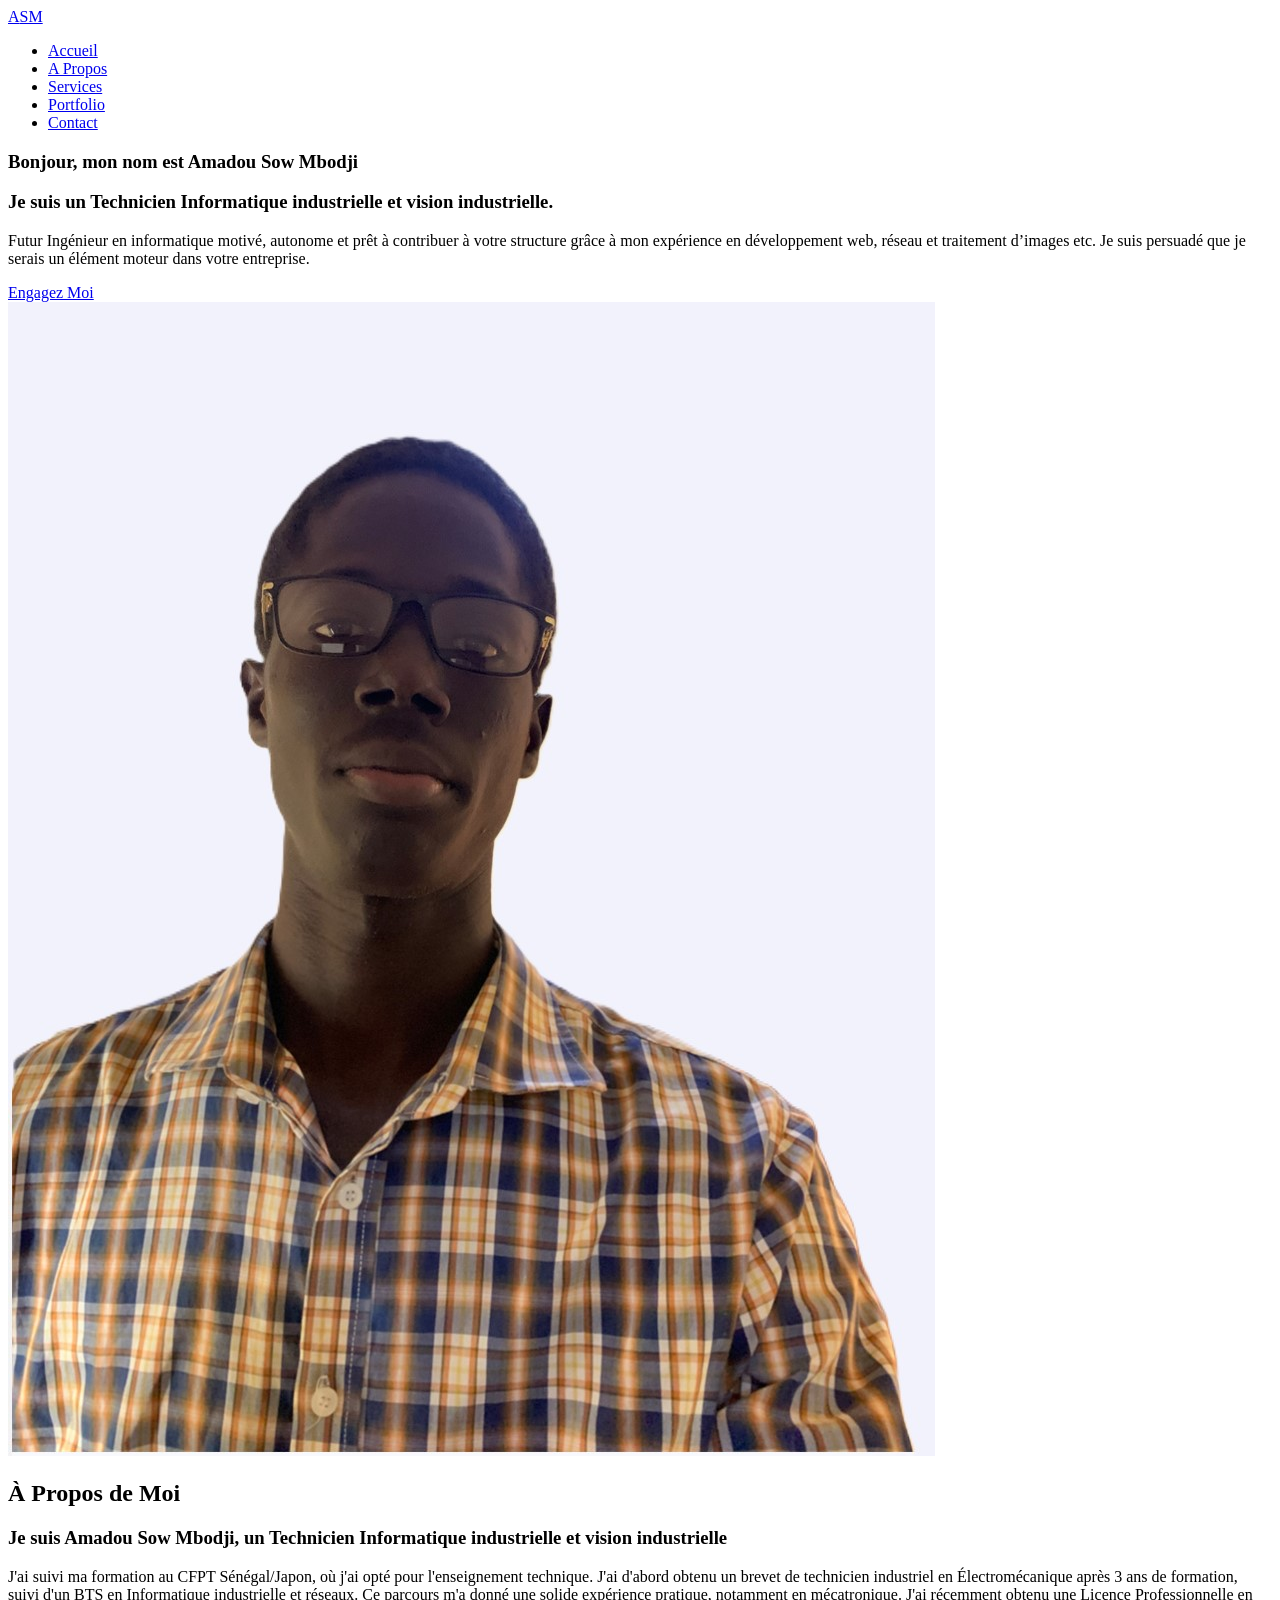
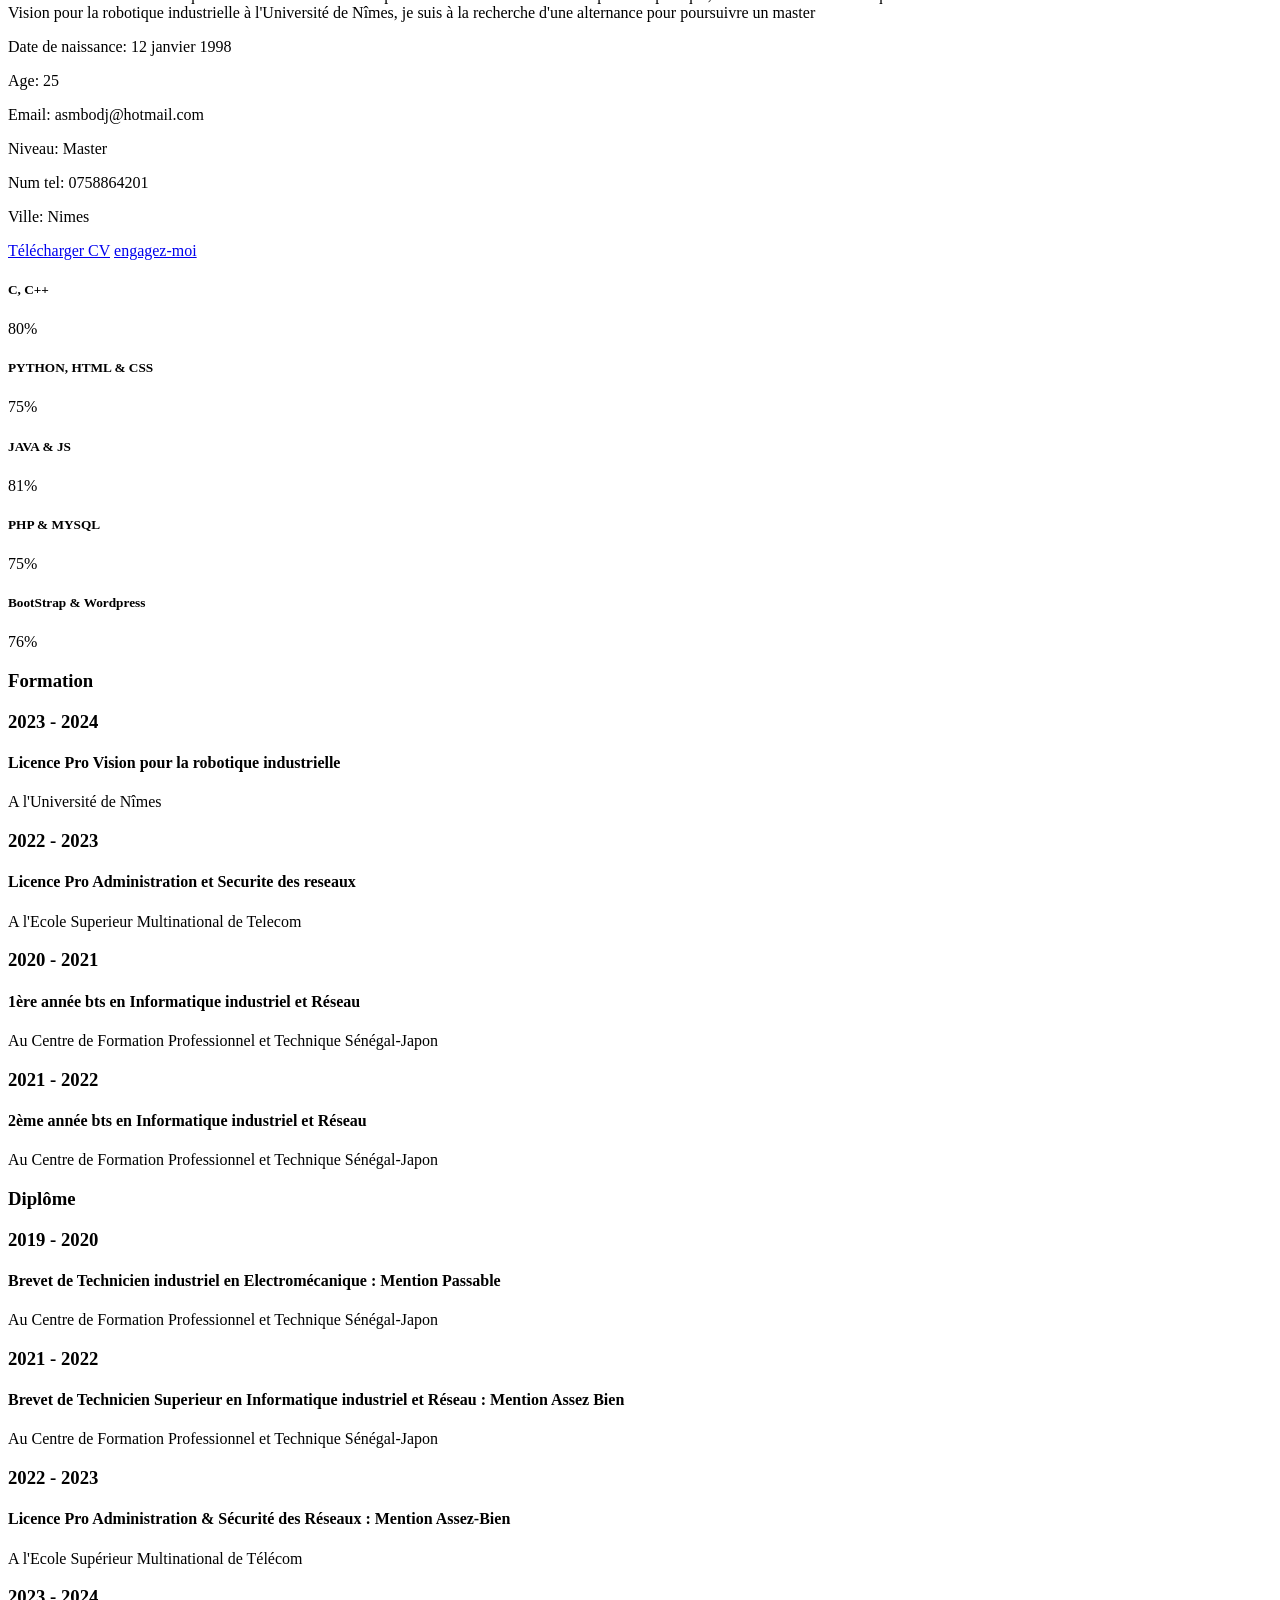
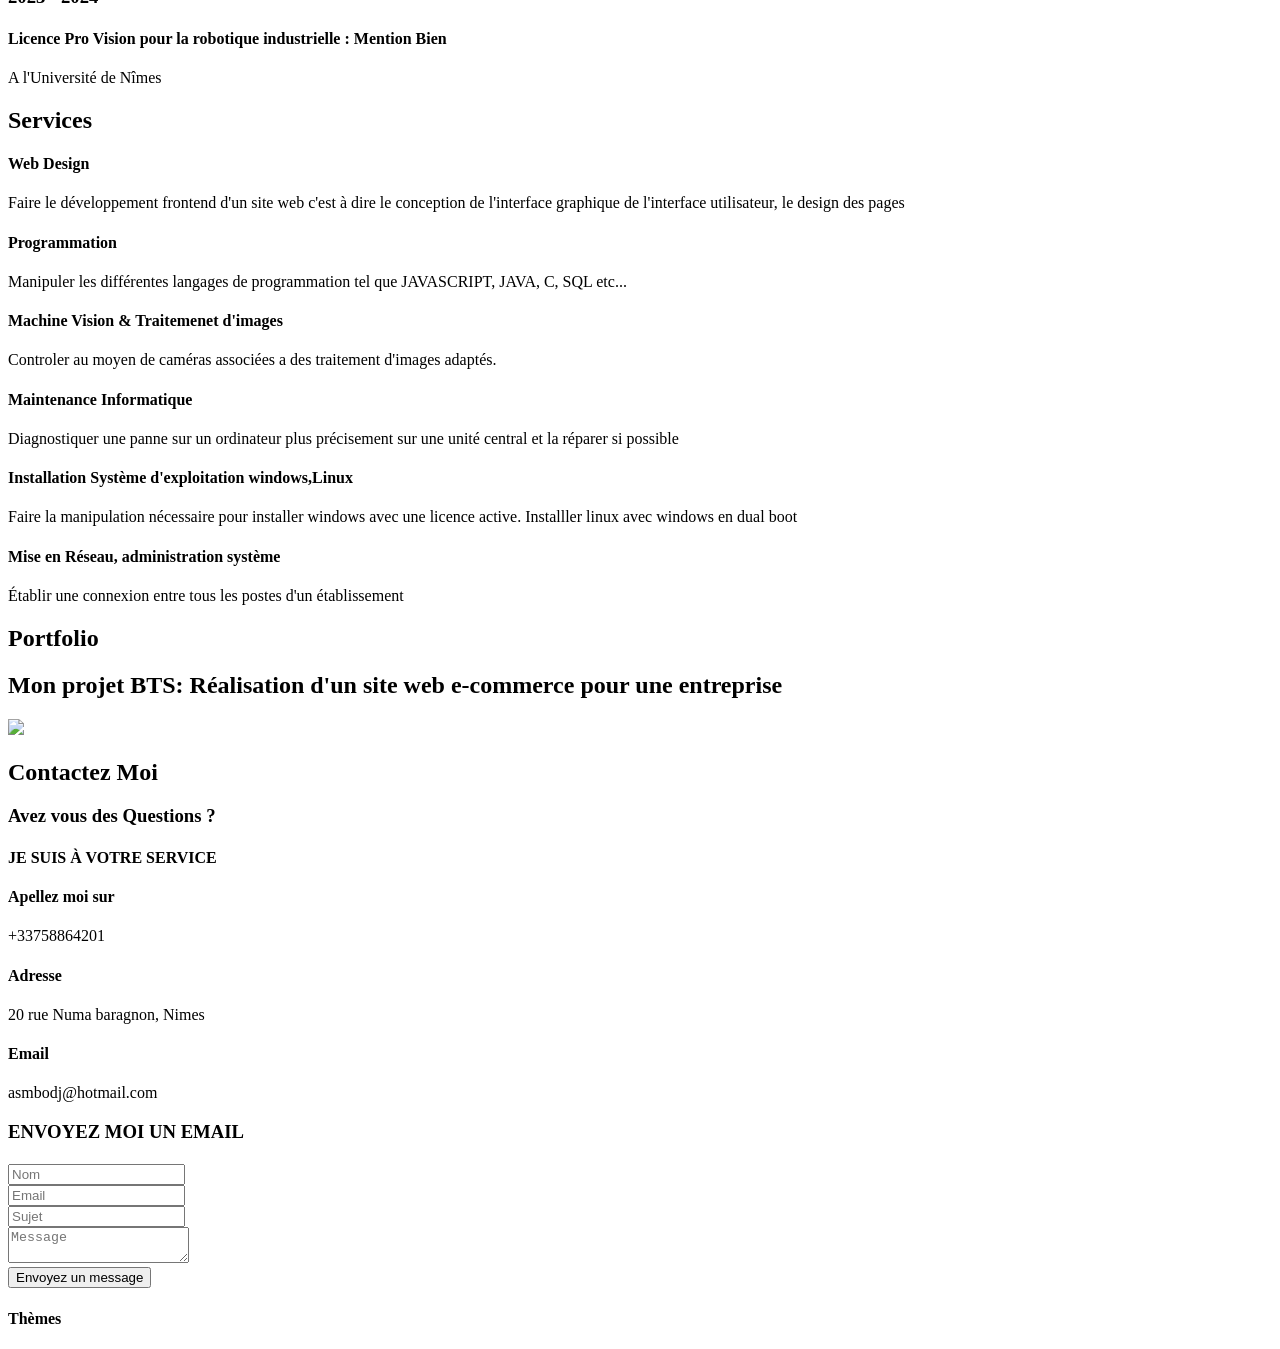
==== index.html @ d368c6ca "Add files via upload" ====
<!DOCTYPE html>
<html lang="en">
<head>
    <meta charset="UTF-8">
    <meta http-equiv="X-UA-Compatible" content="IE=edge">
    <meta name="viewport" content="width=device-width, initial-scale=1.0">
    <title>Portfolio</title>
    <link rel="stylesheet" href="style.css">
    <link rel="stylesheet" href="style1.css">
    <script src="https://kit.fontawesome.com/5b1d85b886.js" crossorigin="anonymous"></script>
    <link rel="stylesheet" href="style1.css" class="alternate-style" title="color-1" disabled>
    <link rel="stylesheet" href="style2.css" class="alternate-style" title="color-2" disabled>
    <link rel="stylesheet" href="style3.css" class="alternate-style" title="color-3" disabled>
    <link rel="stylesheet" href="style4.css" class="alternate-style" title="color-4" disabled>
    <link rel="stylesheet" href="style5.css" class="alternate-style" title="color-5" disabled>
    <link rel="stylesheet" href="style-switcher.css">

</head>
<body>
       <div class="main-container">
     <div class="aside">
        <div class="logo">
            <a href="#"><span>A</span>SM</a>
        </div>
        <div class="nav-toggler">
            <span></span>
        </div>
        <ul class="nav">
            <li><a href="#home" class="active"><i class="fa fa-home"></i>Accueil</a></li>
            <li><a href="#about"><i class="fa fa-user"></i>A Propos</a></li>
            <li><a href="#service"><i class="fa fa-list"></i>Services</a></li>
            <li><a href="#portfolio"><i class="fa fa-briefcase"></i>Portfolio</a></li>
            <li><a href="#contact"><i class="fa fa-comments"></i>Contact</a></li>

        </ul>
     </div>   
     <div class="main-content">
     <section class="home section" id="home">
        <div class="container">
            <div class="row">
                <div class="home-info">
                    <h3 class="hello">Bonjour, mon nom est <span class="name">Amadou Sow Mbodji</span></h3>
                    <h3 class="mon-domaine">Je suis un <span class="typing">Technicien Informatique industrielle et vision industrielle.</span></h3>
                    <p>Futur Ingénieur en informatique motivé, autonome et prêt à contribuer à votre structure grâce à mon expérience en développement web, réseau et traitement d’images etc. Je suis persuadé que je serais un élément moteur dans votre entreprise.
                        
                        </p>
                    <a href="#contact" class="btn engagez-moi">Engagez Moi</a>
                </div>
                <div class="home-img padd-15">
                    <img src="Cap.jpg"
                </div>
            </div>
        </div>
     </section>




        <section class="about section" id="about">
            <div class="container">
                <div class="row">
                    <div class="section-title padd-15">
                        <h2>À Propos de Moi</h2>
                    </div>
                </div>
                <div class="row">
                    <div class="about-content padd-15">
                        <div class="row">
                            <div class="about-text padd-15">
                                <h3>Je suis Amadou Sow Mbodji, <span>un Technicien Informatique industrielle et vision industrielle</span></h3>
                                <p>J'ai suivi ma formation au CFPT Sénégal/Japon, où j'ai opté pour l'enseignement technique. J'ai d'abord obtenu un brevet de technicien industriel en Électromécanique après 3 ans de formation, suivi d'un BTS en Informatique industrielle et réseaux. Ce parcours m'a donné une solide expérience pratique, notamment en mécatronique. J'ai 
                                    récemment obtenu une Licence Professionnelle en Vision pour la robotique industrielle à l'Université de Nîmes, je suis à la recherche d'une alternance pour poursuivre un master</p>
                            </div>
                        </div>
                        <div class="row">
                            <div class="personal-info padd-15">
                                <div class="row">
                                    <div class="info-item padd-15">
                                        <p>Date de naissance: <span>12 janvier 1998</span></p>
                                    </div>
                                    <div class="info-item padd-15">
                                        <p>Age: <span>25</span></p>
                                    </div>
                                    <div class="info-item padd-15">
                                        <p>Email: <span>asmbodj@hotmail.com</span></p>
                                    </div>
                                    <div class="info-item padd-15">
                                        <p>Niveau: <span>Master</span></p>
                                    </div>
                                    <div class="info-item padd-15">
                                        <p>Num tel: <span>0758864201</span></p>
                                    </div>
                                    <div class="info-item padd-15">
                                        <p>Ville: <span>Nimes</span></p>
                                    </div>
                                </div>
                                <div class="row">
                                    <div class="buttons padd-15">
                                        <a href="CVi.pdf" class="btn">Télécharger CV</a>
                                        <a href="#contact" class="btn engagez moi">engagez-moi</a>
                                    </div>
                                </div>
                            </div>
                            <div class="skills padd-15">
                                <div class="row">
                                    <div class="skill-item padd-15">
                                        <h5>C, C++</h5>
                                        <div class="progress">
                                            <div class="progress-in" style="width: 80%;"></div>
                                            <div class="skill-percent">80%</div>
                                        </div>
                                    </div>
                                    <div class="skill-item padd-15">
                                        <h5>PYTHON, HTML & CSS</h5>
                                        <div class="progress">
                                            <div class="progress-in" style="width: 75%;"></div>
                                            <div class="skill-percent">75%</div>
                                        </div>
                                    </div>
                                    <div class="skill-item padd-15">
                                        <h5>JAVA & JS</h5>
                                        <div class="progress">
                                            <div class="progress-in" style="width: 81%;"></div>
                                            <div class="skill-percent">81%</div>
                                        </div>
                                    </div>
                                    <div class="skill-item padd-15">
                                        <h5>PHP & MYSQL</h5>
                                        <div class="progress">
                                            <div class="progress-in" style="width: 75%;"></div>
                                            <div class="skill-percent">75%</div>
                                        </div>
                                    </div>
                                    <div class="skill-item padd-15">
                                        <h5>BootStrap & Wordpress</h5>
                                        <div class="progress">
                                            <div class="progress-in" style="width: 76%;"></div>
                                            <div class="skill-percent">76%</div>
                                        </div>
                                    </div>
                                </div>
                            </div>
                        </div>
                        <div class="row">
                            <div class="education padd-15">
                                <h3 class="title">Formation</h3>
                                <div class="row">
                                    <div class="timeline-box padd-15">
                                        <div class="timeline shadow-dark">
                                            <div class="timeline-item">
                                                <div class="circle-dot"></div>
                                                <h3 class="timeline-date">
                                                    <i class="fa fa-calendar"></i> 2023 - 2024
                                                </h3>
                                                <h4 class="timeline-title">Licence Pro Vision pour la robotique industrielle </h4>
                                                <p class="timeline-text">A l'Université de Nîmes</p>
                                            </div>
                                            <div class="timeline-item">
                                                <div class="circle-dot"></div>
                                                <h3 class="timeline-date">
                                                    <i class="fa fa-calendar"></i> 2022 - 2023
                                                </h3>
                                                <h4 class="timeline-title">Licence Pro Administration et Securite des reseaux</h4>
                                                <p class="timeline-text">A l'Ecole Superieur Multinational de Telecom</p>
                                            </div>
                                            
                                            <div class="timeline-item">
                                                <div class="circle-dot"></div>
                                                <h3 class="timeline-date">
                                                    <i class="fa fa-calendar"></i> 2020 - 2021
                                                </h3>
                                                <h4 class="timeline-title">1ère année bts en Informatique industriel et Réseau</h4>
                                                <p class="timeline-text">Au Centre de Formation Professionnel et Technique Sénégal-Japon</p>
                                            </div>
                                            <div class="timeline-item">
                                                <div class="circle-dot"></div>
                                                <h3 class="timeline-date">
                                                    <i class="fa fa-calendar"></i> 2021 - 2022
                                                </h3>
                                                <h4 class="timeline-title">2ème année bts en Informatique industriel et Réseau</h4>
                                                <p class="timeline-text">Au Centre de Formation Professionnel et Technique Sénégal-Japon</p>
                                            </div>
                                        </div>
                                    </div>
                                </div>
                            </div>
                            <div class="diplome padd-15">
                                <h3 class="title">Diplôme</h3>
                                <div class="row">
                                    <div class="timeline-box padd-15">
                                        <div class="timeline shadow-dark">
                                            <div class="timeline-item">
                                                <div class="circle-dot"></div>
                                                <h3 class="timeline-date">
                                                    <i class="fa fa-calendar"></i> 2019 - 2020
                                                </h3>
                                                <h4 class="timeline-title">Brevet de Technicien industriel en Electromécanique : Mention Passable</h4>
                                                <p class="timeline-text">Au Centre de Formation Professionnel et Technique Sénégal-Japon</p>
                                            </div>
                                            <div class="timeline-item">
                                                <div class="circle-dot"></div>
                                                <h3 class="timeline-date">
                                                    <i class="fa fa-calendar"></i> 2021 - 2022
                                                </h3>
                                                <h4 class="timeline-title">Brevet de Technicien Superieur en Informatique industriel et Réseau : Mention Assez Bien</h4>
                                                <p class="timeline-text">Au Centre de Formation Professionnel et Technique Sénégal-Japon</p>
                                            </div>
                                            <div class="timeline-item">
                                                <div class="circle-dot"></div>
                                                <h3 class="timeline-date">
                                                    <i class="fa fa-calendar"></i> 2022 - 2023
                                                </h3>
                                                <h4 class="timeline-title">Licence Pro Administration & Sécurité des Réseaux : Mention Assez-Bien</h4>
                                                <p class="timeline-text">A l'Ecole Supérieur Multinational de Télécom</p>
                                            </div>
                                            <div class="timeline-item">
                                                <div class="circle-dot"></div>
                                                <h3 class="timeline-date">
                                                    <i class="fa fa-calendar"></i> 2023 - 2024
                                                </h3>
                                                <h4 class="timeline-title">Licence Pro Vision pour la robotique industrielle : Mention Bien</h4>
                                                <p class="timeline-text">A l'Université de Nîmes</p>
                                            </div>
                                 
                                                 


                                        </div>
                                    </div>
                                </div>
                            </div>
                        </div>
                    </div>
                </div>
            </div>
        </section>
            
        <section class="service section" id="service">
            <div class="container">
                <div class="row">
                    <div class="section-title padd-15">
                        <h2>Services</h2>
                    </div>
                </div>
                <div class="row">
                    <div class="service-item">
                        <div class="service-item-inner">
                            <div class="icon">
                                <i class="fa fa-mobile-alt"></i>
                            </div>
                            <h4>Web Design</h4>
                            <p>Faire le développement frontend d'un site web c'est à dire le conception de l'interface graphique de l'interface utilisateur, le design des pages</p>
                        </div>
                    </div>
                    <div class="service-item">
                        <div class="service-item-inner">
                            <div class="icon">
                                <i class="fa-solid fa-laptop-code"></i>
                            </div>
                            <h4>Programmation</h4>
                            <p>Manipuler les différentes langages de programmation tel que JAVASCRIPT, JAVA, C, SQL etc...</p>
                        </div>
                    </div>
                    <div class="service-item">
                        <div class="service-item-inner">
                            <div class="icon">
                                <i class="fa-solid fa-eye-low-vision"></i>
                            </div>
                            <h4>Machine Vision & Traitemenet d'images</h4>
                            <p>Controler au moyen de caméras associées a des traitement d'images adaptés.</p>
                        </div>
                    </div>
                    <div class="service-item">
                        <div class="service-item-inner">
                            <div class="icon">
                                <i class="fa-solid fa-wrench"></i>
                            </div>
                            <h4>Maintenance Informatique</h4>
                            <p>Diagnostiquer une panne sur un ordinateur plus précisement sur une unité central et la réparer si possible</p>
                        </div>
                    </div>
                    <div class="service-item">
                        <div class="service-item-inner">
                            <div class="icon">
                                <i class="fa-brands fa-windows"></i>
                            </div>
                            <h4>Installation Système d'exploitation windows,Linux</h4>
                            <p>Faire la manipulation nécessaire pour installer windows avec une licence active. Installler linux avec windows en dual boot </p>
                        </div>
                    </div>
                    <div class="service-item">
                        <div class="service-item-inner">
                            <div class="icon">
                                <i class="fa-solid fa-network-wired"></i>
                            </div>
                            <h4>Mise en Réseau, administration système</h4>
                            <p>Établir une connexion entre tous les postes d'un établissement</p>
                        </div>
                    </div>
                </div>
            </div>
        </section>

           <section class="portfolio section" id="portfolio">
            <div class="container">
                <div class="row">
                    <div class="section-title padd-15">
                        <h2>Portfolio</h2>
                    </div>
                </div>
                <div class="row">
                    <div class="portfolio-heading">
                        <h2>Mon projet BTS: Réalisation d'un site web e-commerce pour une entreprise </h2>
                    </div>
                </div>
                <div class="row">
                    <div class="portfolio-item padd-15">
                        <div class="portfolio-item-inner shadow-dark">
                            <div class="portfolio-img">
                               <img src="./im1.jpg"     
                            </div>
                            
                        </div>
                        
                    </div>
                </div>
            </div>
           </section>

              <section class="contact section" id="contact">
                <div class="container">
                    <div class="row">
                        <div class="section-title padd-15">
                            <h2>Contactez Moi</h2>
                        </div>
                    </div>
                    <h3 class="contact-title padd-15">Avez vous des Questions ?</h3>
                    <h4 class="contact-sub-title padd-15">JE SUIS À VOTRE SERVICE</h4>
                    <div class="row">
                        <div class="contact-info-item padd-15">
                            <div class="icon"><i class="fa fa-phone"></i></div>
                            <h4>Apellez moi sur</h4>
                            <p>+33758864201</p>
                        </div>
                        <div class="contact-info-item padd-15">
                            <div class="icon"><i class="fa fa-map-marker"></i></div>
                            <h4>Adresse </h4>
                            <p>20 rue Numa baragnon, Nimes</p>
                        </div>
                        <div class="contact-info-item padd-15">
                            <div class="icon"><i class="fa fa-envelope"></i></div>
                            <h4>Email</h4>
                            <p>asmbodj@hotmail.com</p>
                        </div>
                    </div>
                    <h3 class="contact-title padd-15">ENVOYEZ MOI UN EMAIL</h3>
                    <h4 class="contact-sub-title padd-15>JE VOUS REPONDREZ SOUS LES BREVES DELAI</h4>
                    <div class="row">
                        <div class="container">
                            <div class="contact-form padd-15">
                                    <div class="row">
                                        <div class="form-item col-6 padd-15">
                                            <div class="form-group">
                                                <input type="text" class="form-control" placeholder="Nom">
                                            </div>
                                        </div>
                                        <div class="form-item col-6 padd-15">
                                            <div class="form-group">
                                                <input type="email" class="form-control" placeholder="Email">
                                            </div>
                                        </div>
                                    </div>
                                    <div class="row">
                                        <div class="form-item col-12 padd-15">
                                            <div class="form-group">
                                                <input type="email" class="form-control" placeholder="Sujet">
                                            </div>
                                        </div>
                                    </div>
                                    <div class="row">
                                        <div class="form-item col-12 padd-15">
                                            <div class="form-group">
                                                <textarea name="" class="form-control" id="" placeholder="Message"></textarea>
                                            </div>
                                        </div>
                                    </div>
                                    <div class="row">
                                        <div class="form-item col-12 padd-15">
                                         <button type="submit" class="btn">Envoyez un message</button>
                                        </div>
                                    </div>
                            </div>
                        </div>
                    </div>
                </div>
              </section>
       </div>
    </div>

    <div class="style-switcher">
        <div class="style-switcher-toggler s-icon">
            <i class="fas fa-cog fa-spin"></i>
        </div>
        <div class="day-night s-icon">
            <i class="fas "></i>
        </div>
        <h4>Thèmes</h4>
        <div class="colors">
            <span class="color-1" onclick="setActiveStyle('color-1')"></span>
            <span class="color-2" onclick="setActiveStyle('color-2')"></span>
            <span class="color-3" onclick="setActiveStyle('color-3')"></span>
            <span class="color-4" onclick="setActiveStyle('color-4')"></span>
            <span class="color-5" onclick="setActiveStyle('color-5')"></span>
        </div>
    </div>

    <div class="nav-toggler">
        <span></span>
    </div>

    <script src="https://cdnjs.cloudflare.com/ajax/libs/typed.js/2.1.0/typed.umd.js" integrity="sha512-+2pW8xXU/rNr7VS+H62aqapfRpqFwnSQh9ap6THjsm41AxgA0MhFRtfrABS+Lx2KHJn82UOrnBKhjZOXpom2LQ==" crossorigin="anonymous" referrerpolicy="no-referrer"></script>
<script src="script.js"></script>
<script src="style-switcher.js"></script>
</body>
</html>
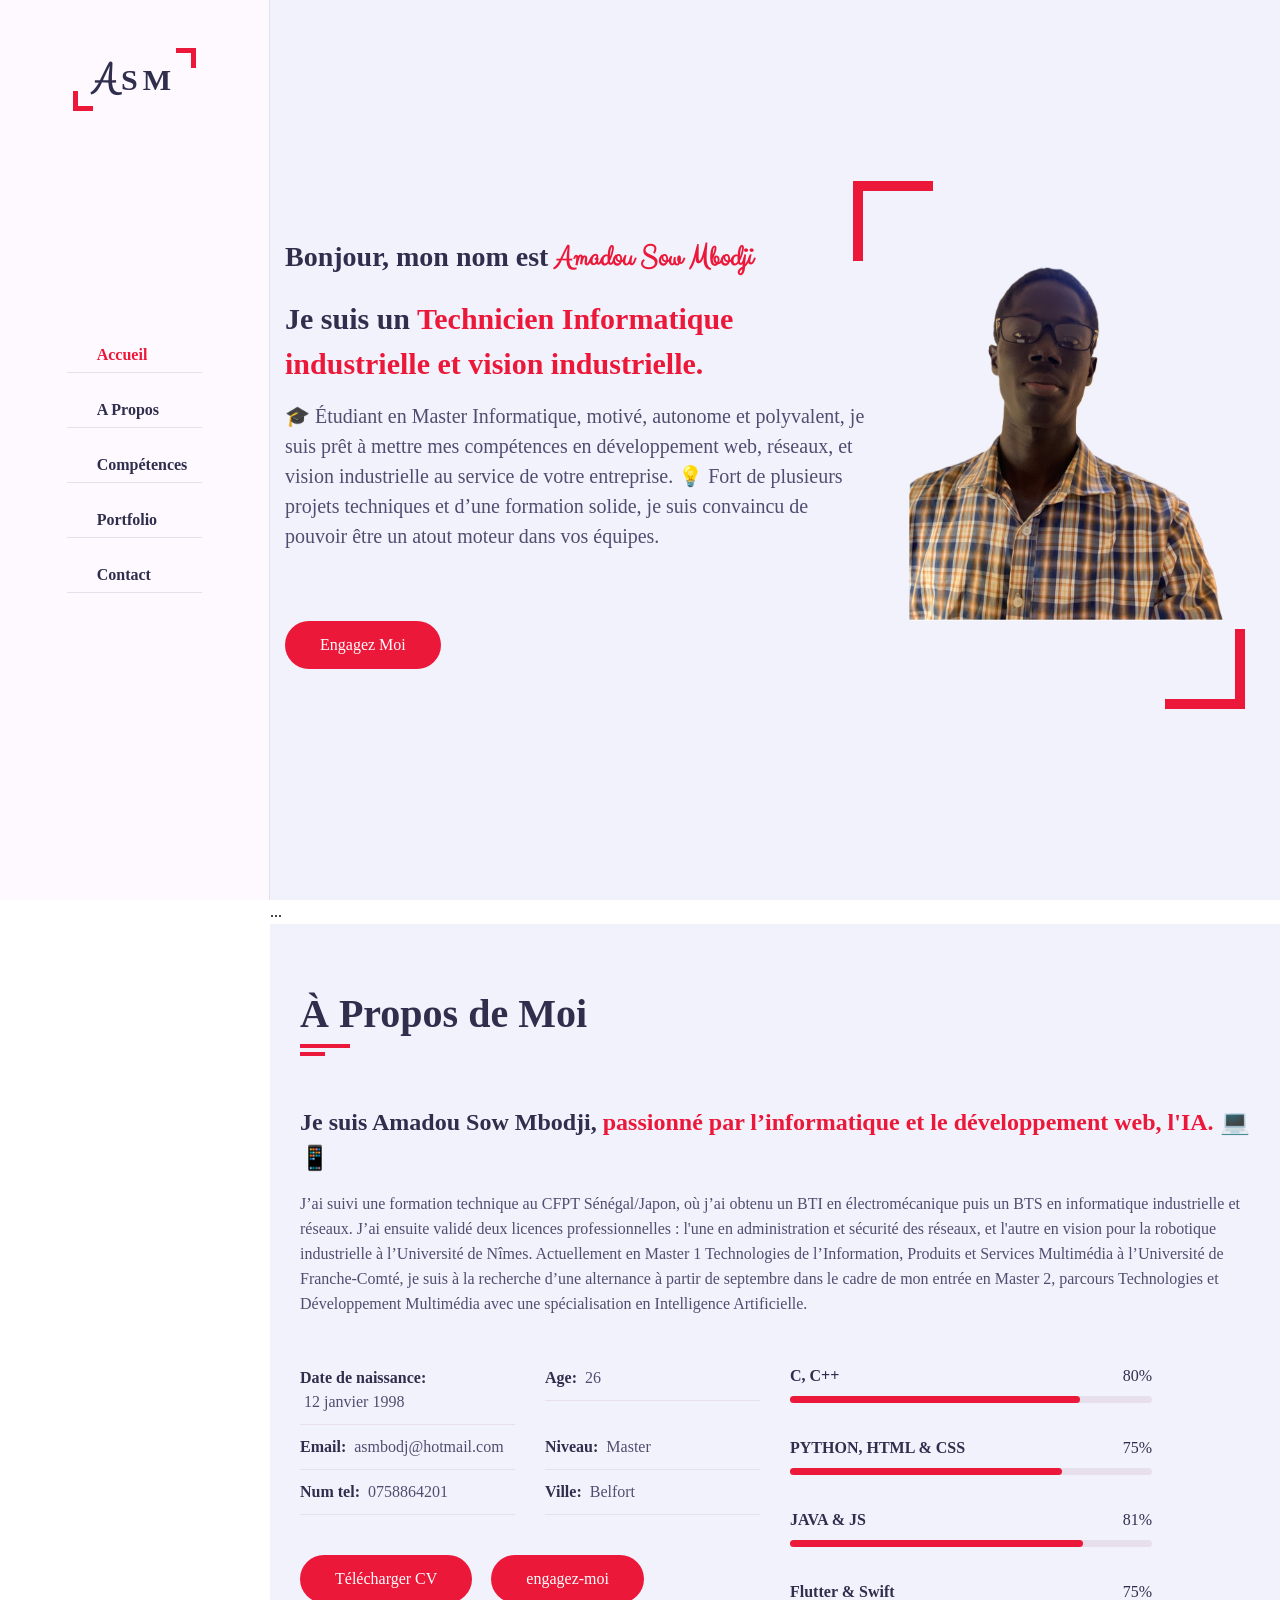
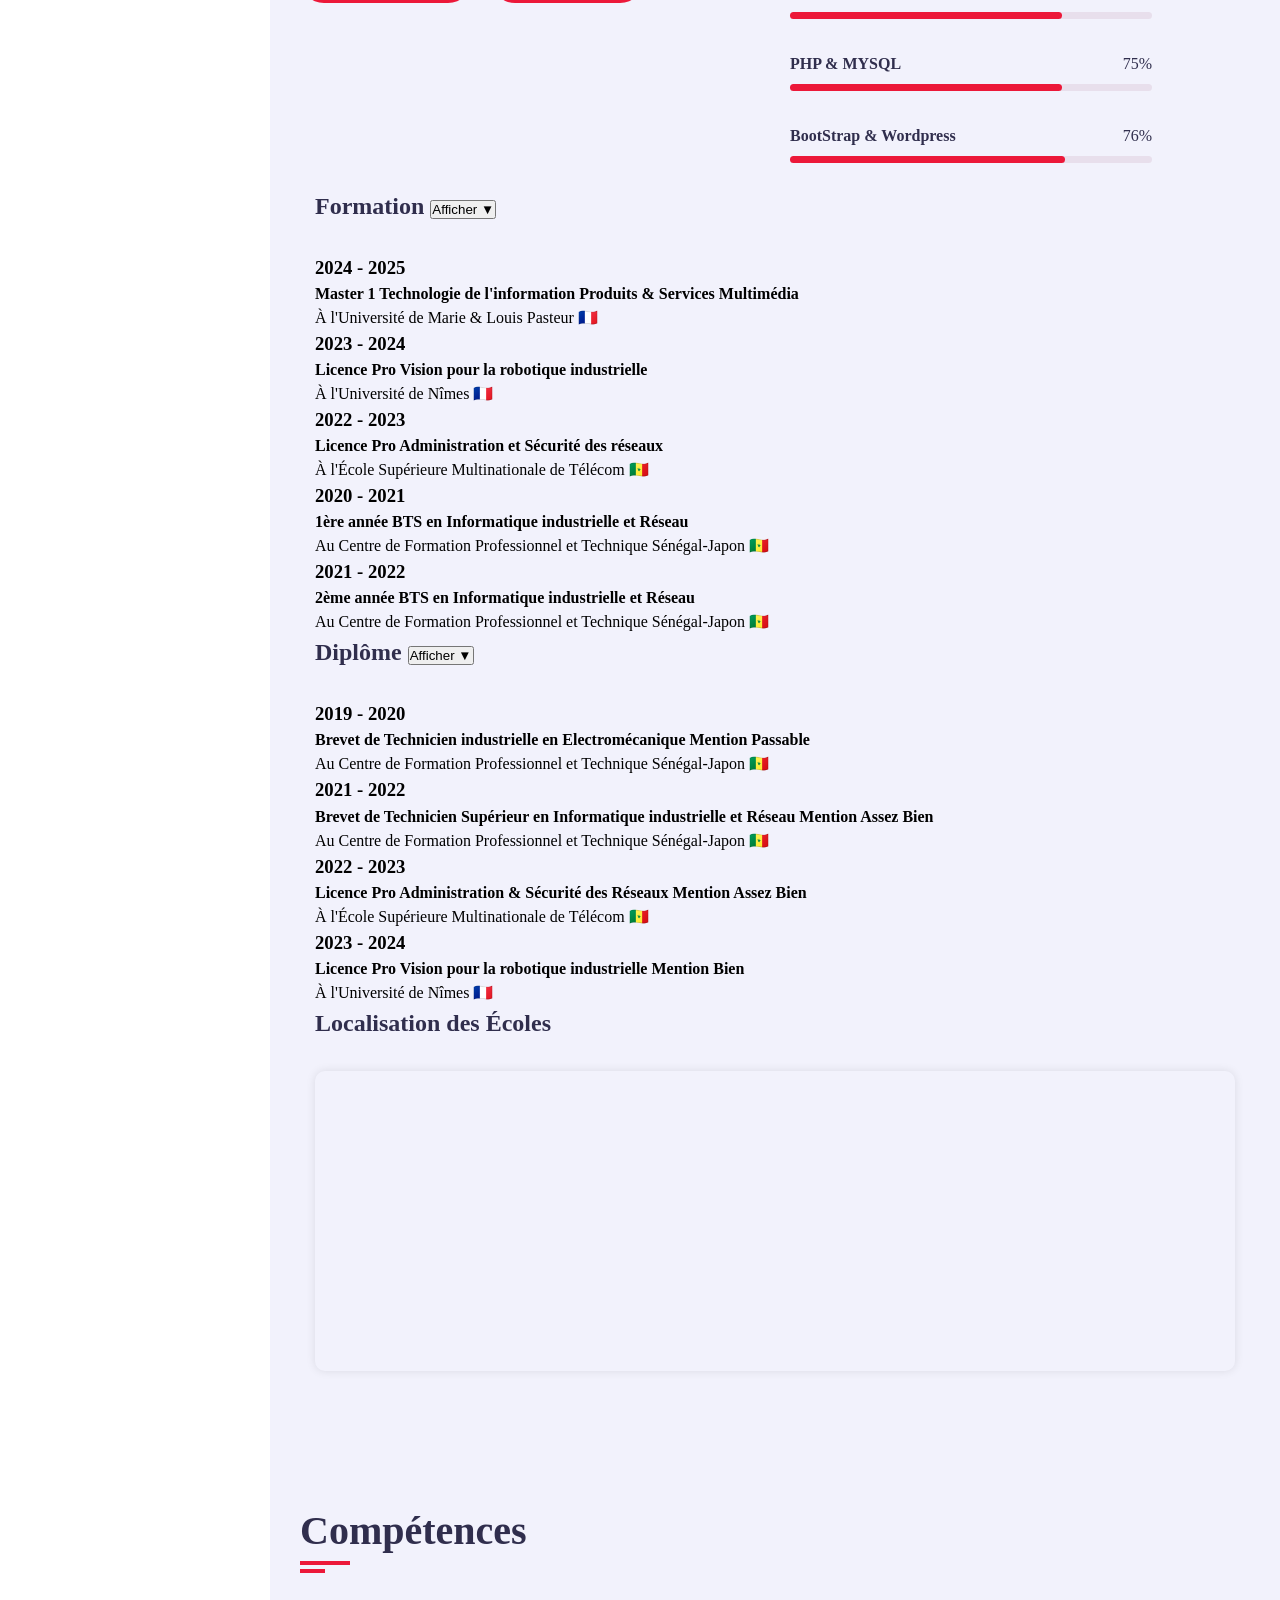
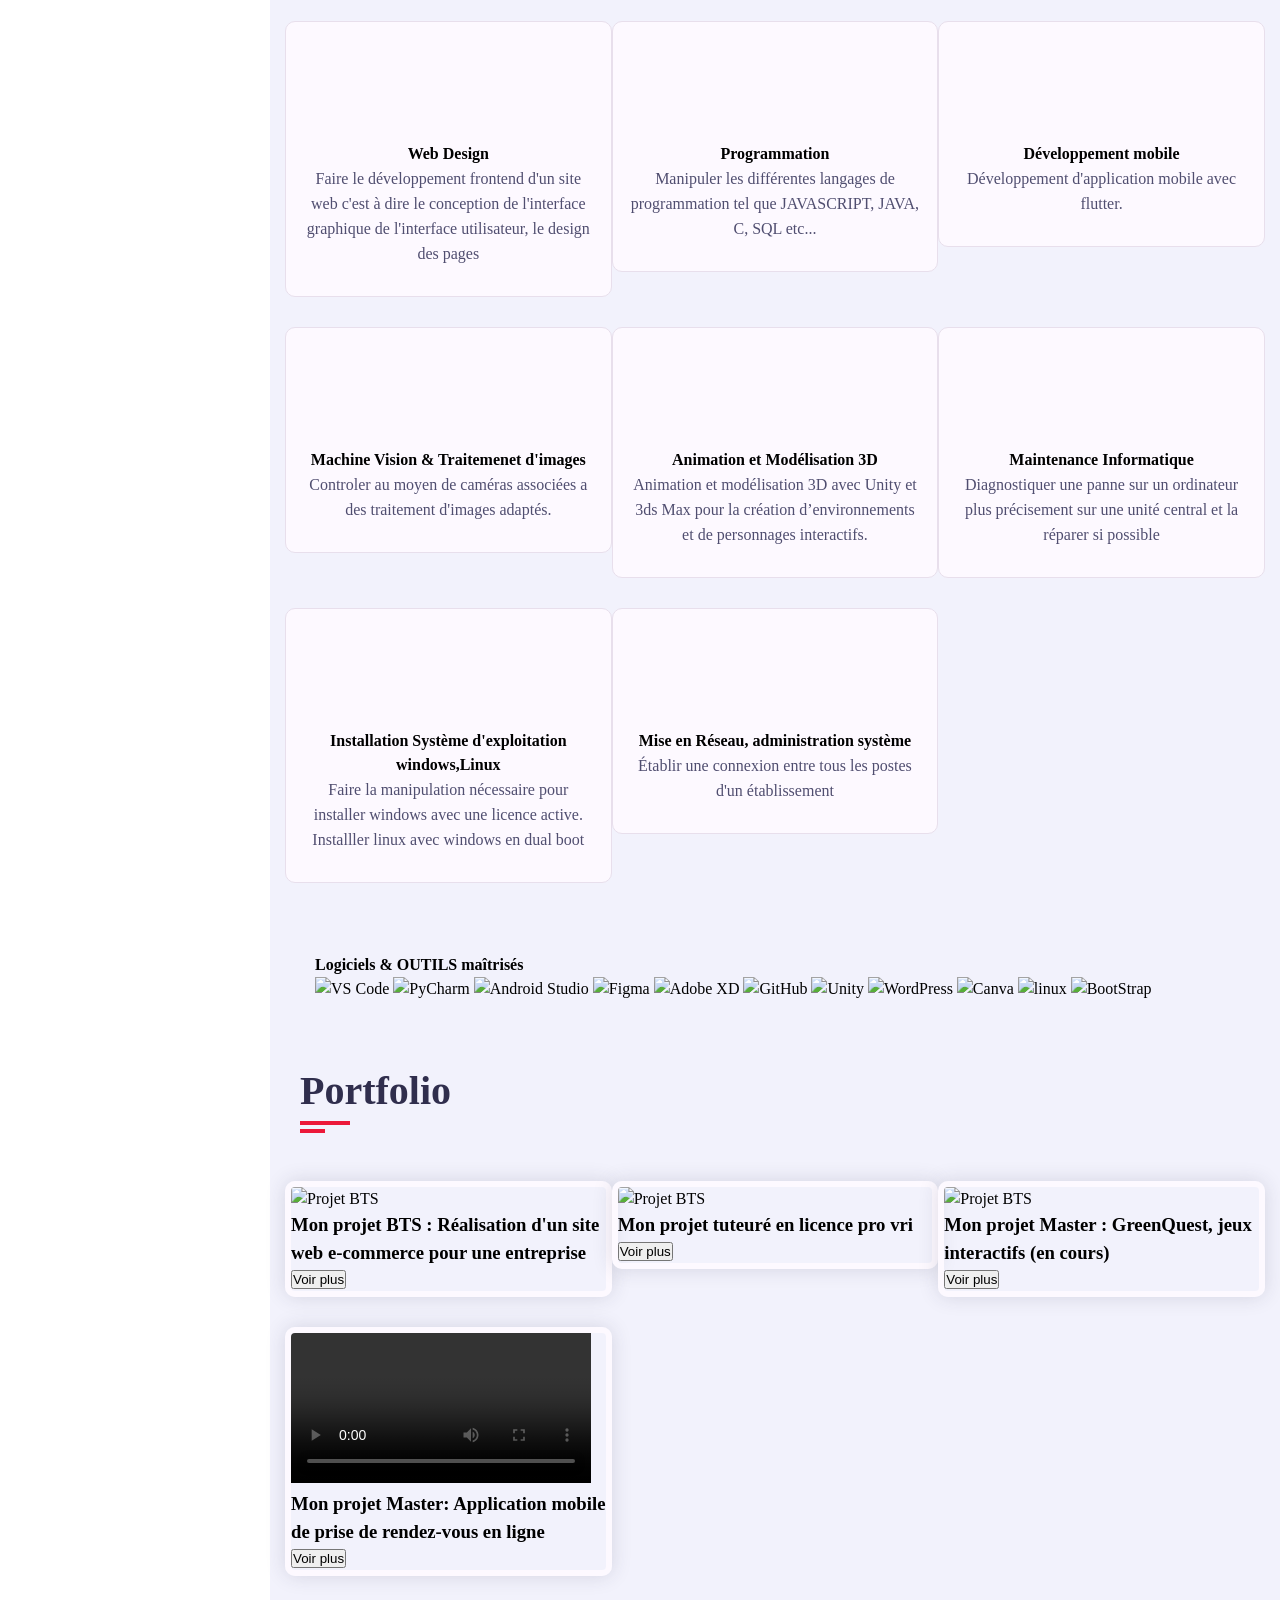
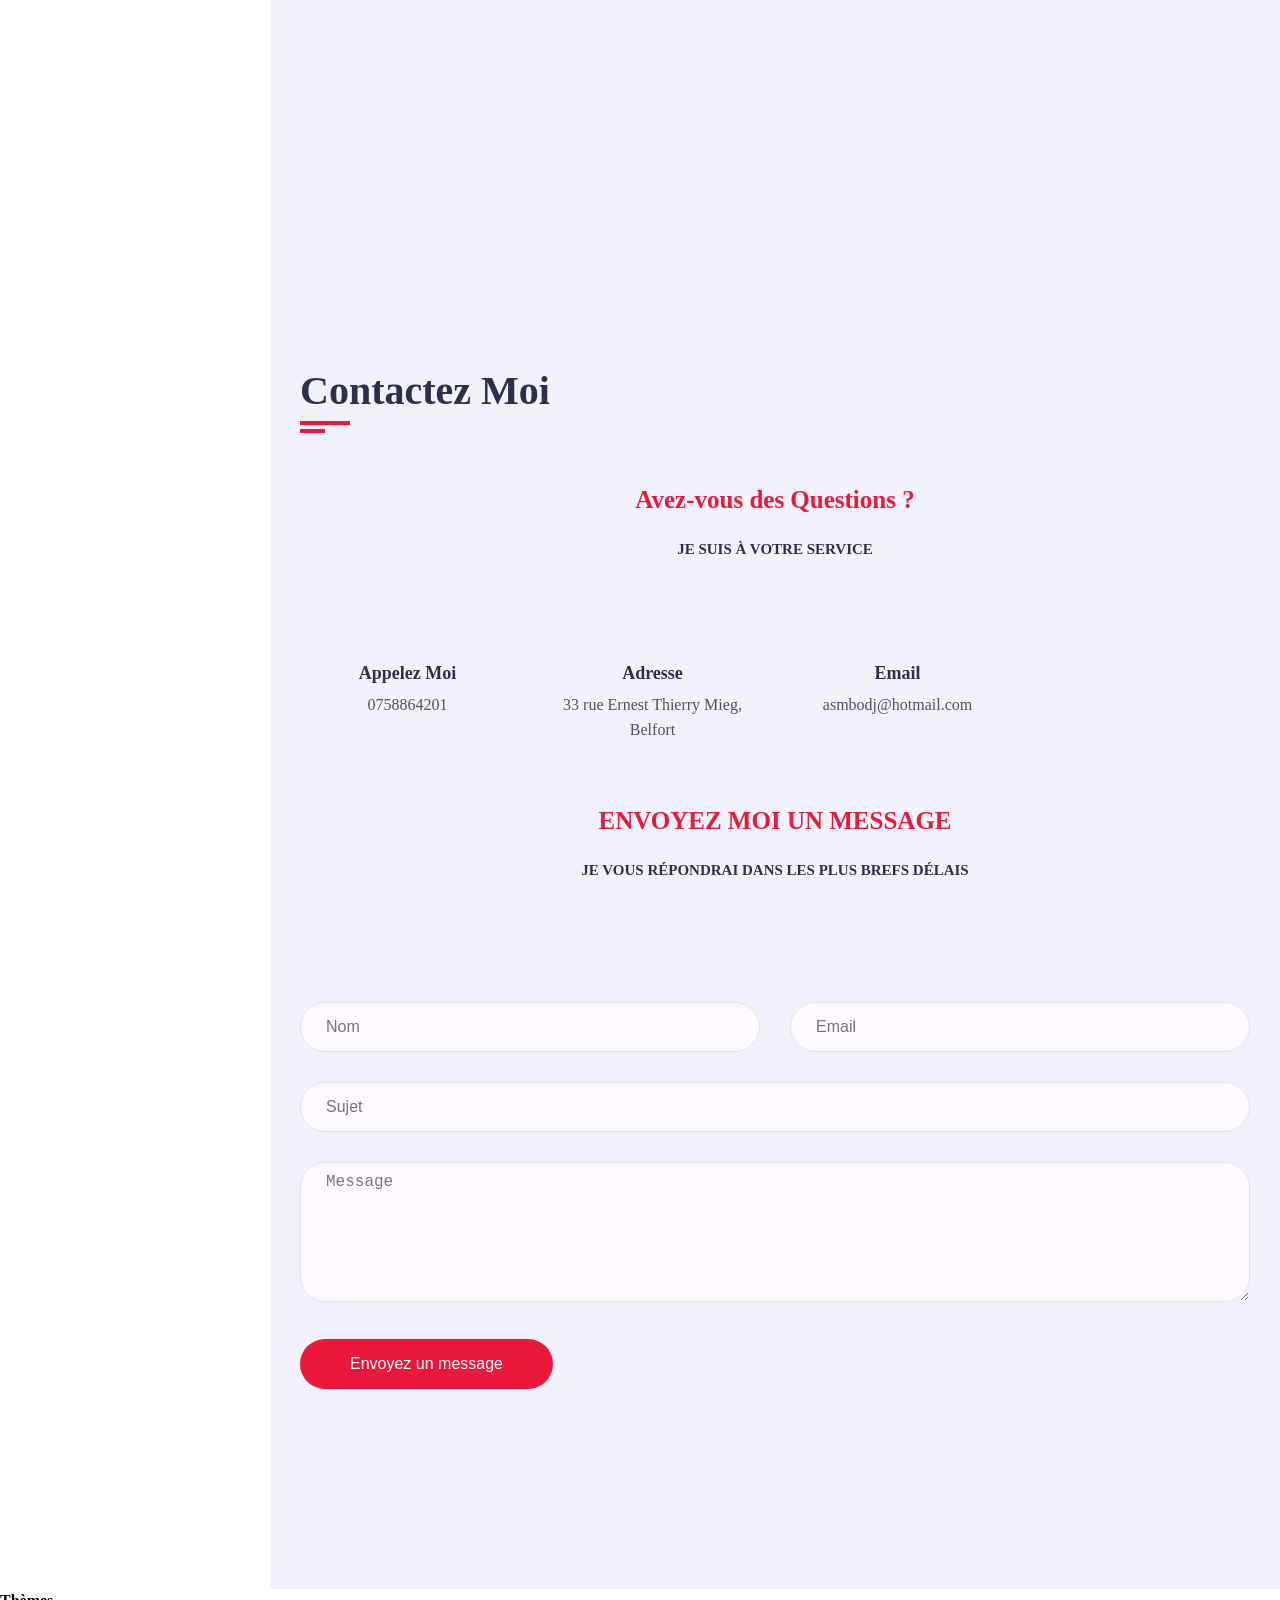
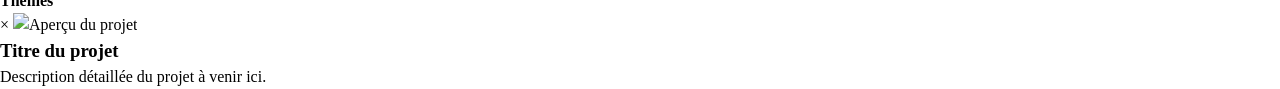
==== commit 12f883b3: "Add files via upload" ====
--- a/index.html
+++ b/index.html
@@ -14,6 +14,11 @@
     <link rel="stylesheet" href="style4.css" class="alternate-style" title="color-4" disabled>
     <link rel="stylesheet" href="style5.css" class="alternate-style" title="color-5" disabled>
     <link rel="stylesheet" href="style-switcher.css">
+    <link href="https://cdn.jsdelivr.net/npm/aos@2.3.4/dist/aos.css" rel="stylesheet">
+<!-- Leaflet CSS -->
+<link rel="stylesheet" href="https://unpkg.com/leaflet/dist/leaflet.css" />
+<!-- Leaflet JS -->
+<script src="https://unpkg.com/leaflet/dist/leaflet.js"></script>
 
 </head>
 <body>
@@ -28,7 +33,7 @@
         <ul class="nav">
             <li><a href="#home" class="active"><i class="fa fa-home"></i>Accueil</a></li>
             <li><a href="#about"><i class="fa fa-user"></i>A Propos</a></li>
-            <li><a href="#service"><i class="fa fa-list"></i>Services</a></li>
+            <li><a href="#service"><i class="fa fa-list"></i>Compétences</a></li>
             <li><a href="#portfolio"><i class="fa fa-briefcase"></i>Portfolio</a></li>
             <li><a href="#contact"><i class="fa fa-comments"></i>Contact</a></li>
 
@@ -41,7 +46,8 @@
                 <div class="home-info">
                     <h3 class="hello">Bonjour, mon nom est <span class="name">Amadou Sow Mbodji</span></h3>
                     <h3 class="mon-domaine">Je suis un <span class="typing">Technicien Informatique industrielle et vision industrielle.</span></h3>
-                    <p>Futur Ingénieur en informatique motivé, autonome et prêt à contribuer à votre structure grâce à mon expérience en développement web, réseau et traitement d’images etc. Je suis persuadé que je serais un élément moteur dans votre entreprise.
+                    <p>🎓 Étudiant en Master Informatique, motivé, autonome et polyvalent, je suis prêt à mettre mes compétences en développement web, réseaux, et vision industrielle au service de votre entreprise.
+                        💡 Fort de plusieurs projets techniques et d’une formation solide, je suis convaincu de pouvoir être un atout moteur dans vos équipes.
                         
                         </p>
                     <a href="#contact" class="btn engagez-moi">Engagez Moi</a>
@@ -53,7 +59,10 @@
         </div>
      </section>
 
-
+     <section id="about" data-aos="fade-right" data-aos-duration="1000">
+        ...
+    </section>
+    
 
 
         <section class="about section" id="about">
@@ -67,9 +76,8 @@
                     <div class="about-content padd-15">
                         <div class="row">
                             <div class="about-text padd-15">
-                                <h3>Je suis Amadou Sow Mbodji, <span>un Technicien Informatique industrielle et vision industrielle</span></h3>
-                                <p>J'ai suivi ma formation au CFPT Sénégal/Japon, où j'ai opté pour l'enseignement technique. J'ai d'abord obtenu un brevet de technicien industriel en Électromécanique après 3 ans de formation, suivi d'un BTS en Informatique industrielle et réseaux. Ce parcours m'a donné une solide expérience pratique, notamment en mécatronique. J'ai 
-                                    récemment obtenu une Licence Professionnelle en Vision pour la robotique industrielle à l'Université de Nîmes, je suis à la recherche d'une alternance pour poursuivre un master</p>
+                                <h3>Je suis Amadou Sow Mbodji, <span> passionné par l’informatique et le développement web, l'IA. 💻📱</span></h3>
+                                <p>J’ai suivi une formation technique au CFPT Sénégal/Japon, où j’ai obtenu un BTI en électromécanique puis un BTS en informatique industrielle et réseaux. J’ai ensuite validé deux licences professionnelles : l'une en administration et sécurité des réseaux, et l'autre en vision pour la robotique industrielle à l’Université de Nîmes. Actuellement en Master 1 Technologies de l’Information,  Produits et Services Multimédia à l’Université de Franche-Comté, je suis à la recherche d’une alternance à partir de septembre dans le cadre de mon entrée en Master 2, parcours Technologies et Développement Multimédia avec une spécialisation en Intelligence Artificielle.</p>
                             </div>
                         </div>
                         <div class="row">
@@ -79,7 +87,7 @@
                                         <p>Date de naissance: <span>12 janvier 1998</span></p>
                                     </div>
                                     <div class="info-item padd-15">
-                                        <p>Age: <span>25</span></p>
+                                        <p>Age: <span>26</span></p>
                                     </div>
                                     <div class="info-item padd-15">
                                         <p>Email: <span>asmbodj@hotmail.com</span></p>
@@ -91,12 +99,12 @@
                                         <p>Num tel: <span>0758864201</span></p>
                                     </div>
                                     <div class="info-item padd-15">
-                                        <p>Ville: <span>Nimes</span></p>
+                                        <p>Ville: <span>Belfort</span></p>
                                     </div>
                                 </div>
                                 <div class="row">
                                     <div class="buttons padd-15">
-                                        <a href="CVi.pdf" class="btn">Télécharger CV</a>
+                                        <a href="CURRICULUMASMb.pdf" class="btn">Télécharger CV</a>
                                         <a href="#contact" class="btn engagez moi">engagez-moi</a>
                                     </div>
                                 </div>
@@ -125,6 +133,13 @@
                                         </div>
                                     </div>
                                     <div class="skill-item padd-15">
+                                        <h5>Flutter & Swift</h5>
+                                        <div class="progress">
+                                            <div class="progress-in" style="width: 75%;"></div>
+                                            <div class="skill-percent">75%</div>
+                                        </div>
+                                    </div>
+                                    <div class="skill-item padd-15">
                                         <h5>PHP & MYSQL</h5>
                                         <div class="progress">
                                             <div class="progress-in" style="width: 75%;"></div>
@@ -141,105 +156,115 @@
                                 </div>
                             </div>
                         </div>
-                        <div class="row">
-                            <div class="education padd-15">
-                                <h3 class="title">Formation</h3>
-                                <div class="row">
-                                    <div class="timeline-box padd-15">
-                                        <div class="timeline shadow-dark">
-                                            <div class="timeline-item">
-                                                <div class="circle-dot"></div>
-                                                <h3 class="timeline-date">
-                                                    <i class="fa fa-calendar"></i> 2023 - 2024
-                                                </h3>
-                                                <h4 class="timeline-title">Licence Pro Vision pour la robotique industrielle </h4>
-                                                <p class="timeline-text">A l'Université de Nîmes</p>
-                                            </div>
-                                            <div class="timeline-item">
-                                                <div class="circle-dot"></div>
-                                                <h3 class="timeline-date">
-                                                    <i class="fa fa-calendar"></i> 2022 - 2023
-                                                </h3>
-                                                <h4 class="timeline-title">Licence Pro Administration et Securite des reseaux</h4>
-                                                <p class="timeline-text">A l'Ecole Superieur Multinational de Telecom</p>
-                                            </div>
-                                            
-                                            <div class="timeline-item">
-                                                <div class="circle-dot"></div>
-                                                <h3 class="timeline-date">
-                                                    <i class="fa fa-calendar"></i> 2020 - 2021
-                                                </h3>
-                                                <h4 class="timeline-title">1ère année bts en Informatique industriel et Réseau</h4>
-                                                <p class="timeline-text">Au Centre de Formation Professionnel et Technique Sénégal-Japon</p>
-                                            </div>
-                                            <div class="timeline-item">
-                                                <div class="circle-dot"></div>
-                                                <h3 class="timeline-date">
-                                                    <i class="fa fa-calendar"></i> 2021 - 2022
-                                                </h3>
-                                                <h4 class="timeline-title">2ème année bts en Informatique industriel et Réseau</h4>
-                                                <p class="timeline-text">Au Centre de Formation Professionnel et Technique Sénégal-Japon</p>
-                                            </div>
-                                        </div>
-                                    </div>
-                                </div>
-                            </div>
-                            <div class="diplome padd-15">
-                                <h3 class="title">Diplôme</h3>
-                                <div class="row">
-                                    <div class="timeline-box padd-15">
-                                        <div class="timeline shadow-dark">
-                                            <div class="timeline-item">
-                                                <div class="circle-dot"></div>
-                                                <h3 class="timeline-date">
-                                                    <i class="fa fa-calendar"></i> 2019 - 2020
-                                                </h3>
-                                                <h4 class="timeline-title">Brevet de Technicien industriel en Electromécanique : Mention Passable</h4>
-                                                <p class="timeline-text">Au Centre de Formation Professionnel et Technique Sénégal-Japon</p>
-                                            </div>
-                                            <div class="timeline-item">
-                                                <div class="circle-dot"></div>
-                                                <h3 class="timeline-date">
-                                                    <i class="fa fa-calendar"></i> 2021 - 2022
-                                                </h3>
-                                                <h4 class="timeline-title">Brevet de Technicien Superieur en Informatique industriel et Réseau : Mention Assez Bien</h4>
-                                                <p class="timeline-text">Au Centre de Formation Professionnel et Technique Sénégal-Japon</p>
-                                            </div>
-                                            <div class="timeline-item">
-                                                <div class="circle-dot"></div>
-                                                <h3 class="timeline-date">
-                                                    <i class="fa fa-calendar"></i> 2022 - 2023
-                                                </h3>
-                                                <h4 class="timeline-title">Licence Pro Administration & Sécurité des Réseaux : Mention Assez-Bien</h4>
-                                                <p class="timeline-text">A l'Ecole Supérieur Multinational de Télécom</p>
-                                            </div>
-                                            <div class="timeline-item">
-                                                <div class="circle-dot"></div>
-                                                <h3 class="timeline-date">
-                                                    <i class="fa fa-calendar"></i> 2023 - 2024
-                                                </h3>
-                                                <h4 class="timeline-title">Licence Pro Vision pour la robotique industrielle : Mention Bien</h4>
-                                                <p class="timeline-text">A l'Université de Nîmes</p>
-                                            </div>
-                                 
-                                                 
-
-
-                                        </div>
-                                    </div>
-                                </div>
-                            </div>
-                        </div>
-                    </div>
-                </div>
-            </div>
+                        <!-- Logiciels maîtrisés -->
+
+
+                        <div class="formation-section padd-15">
+                            <h3 class="title">
+                                Formation
+                                <button id="toggle-formation" class="btn-formation-toggle">Afficher ▼</button>
+                            </h3>
+                            <div class="formation-content animated-collapse" id="formation-box">
+                                <div class="formation-card">
+                                    <div class="timeline-item">
+                                        <div class="circle-dot"></div>
+                                        <h3 class="timeline-date"><i class="fa fa-calendar"></i> 2024 - 2025</h3>
+                                        <h4 class="timeline-title">Master 1 Technologie de l'information Produits & Services Multimédia</h4>
+                                        <p class="timeline-text">À l'Université de Marie & Louis Pasteur 🇫🇷</p>
+                                    </div>
+                                    <div class="timeline-item">
+                                        <div class="circle-dot"></div>
+                                        <h3 class="timeline-date"><i class="fa fa-calendar"></i> 2023 - 2024</h3>
+                                        <h4 class="timeline-title">Licence Pro Vision pour la robotique industrielle</h4>
+                                        <p class="timeline-text">À l'Université de Nîmes 🇫🇷</p>
+                                    </div>
+                                    <div class="timeline-item">
+                                        <div class="circle-dot"></div>
+                                        <h3 class="timeline-date"><i class="fa fa-calendar"></i> 2022 - 2023</h3>
+                                        <h4 class="timeline-title">Licence Pro Administration et Sécurité des réseaux</h4>
+                                        <p class="timeline-text">À l'École Supérieure Multinationale de Télécom 🇸🇳</p>
+                                    </div>
+                                    <div class="timeline-item">
+                                        <div class="circle-dot"></div>
+                                        <h3 class="timeline-date"><i class="fa fa-calendar"></i> 2020 - 2021</h3>
+                                        <h4 class="timeline-title">1ère année BTS en Informatique industrielle et Réseau</h4>
+                                        <p class="timeline-text">Au Centre de Formation Professionnel et Technique Sénégal-Japon 🇸🇳</p>
+                                    </div>
+                                    <div class="timeline-item">
+                                        <div class="circle-dot"></div>
+                                        <h3 class="timeline-date"><i class="fa fa-calendar"></i> 2021 - 2022</h3>
+                                        <h4 class="timeline-title">2ème année BTS en Informatique industrielle et Réseau</h4>
+                                        <p class="timeline-text">Au Centre de Formation Professionnel et Technique Sénégal-Japon 🇸🇳</p>
+                                    </div>
+                                </div>
+                            </div>
+                        </div>
+                        
+                        
+                        <div class="diplome-section padd-15">
+                            <h3 class="title">
+                                Diplôme
+                                <button id="toggle-diplome" class="btn-diplome-toggle">Afficher ▼</button>
+                            </h3>
+                            <div class="diplome-content animated-collapse" id="diplome-box">
+                                <div class="diplome-card">
+                                    <div class="timeline-item">
+                                        <div class="circle-dot"></div>
+                                        <h3 class="timeline-date"><i class="fa fa-calendar"></i> 2019 - 2020</h3>
+                                        <h4 class="timeline-title">
+                                            Brevet de Technicien industrielle en Electromécanique
+                                            <span class="mention mention-passable">Mention Passable</span>
+                                        </h4>
+                                        <p class="timeline-text">Au Centre de Formation Professionnel et Technique Sénégal-Japon 🇸🇳</p>
+                                    </div>
+                                    <div class="timeline-item">
+                                        <div class="circle-dot"></div>
+                                        <h3 class="timeline-date"><i class="fa fa-calendar"></i> 2021 - 2022</h3>
+                                        <h4 class="timeline-title">
+                                            Brevet de Technicien Supérieur en Informatique industrielle et Réseau
+                                            <span class="mention mention-assezbien">Mention Assez Bien</span>
+                                        </h4>
+                                        <p class="timeline-text">Au Centre de Formation Professionnel et Technique Sénégal-Japon 🇸🇳</p>
+                                    </div>
+                                    <div class="timeline-item">
+                                        <div class="circle-dot"></div>
+                                        <h3 class="timeline-date"><i class="fa fa-calendar"></i> 2022 - 2023</h3>
+                                        <h4 class="timeline-title">
+                                            Licence Pro Administration & Sécurité des Réseaux
+                                            <span class="mention mention-assezbien">Mention Assez Bien</span>
+                                        </h4>
+                                        <p class="timeline-text">À l'École Supérieure Multinationale de Télécom 🇸🇳</p>
+                                    </div>
+                                    <div class="timeline-item">
+                                        <div class="circle-dot"></div>
+                                        <h3 class="timeline-date"><i class="fa fa-calendar"></i> 2023 - 2024</h3>
+                                        <h4 class="timeline-title">
+                                            Licence Pro Vision pour la robotique industrielle
+                                            <span class="mention mention-bien">Mention Bien</span>
+                                        </h4>
+                                        <p class="timeline-text">À l'Université de Nîmes 🇫🇷</p>
+                                    </div>
+                                </div>
+                            </div>
+                        </div>
+                        
+                            
+                            
+                        
+                            <!-- 🌍 Carte interactive -->
+                            <div class="padd-15">
+                                <h3 class="title">Localisation des Écoles</h3>
+                                <div id="map" style="height: 300px; width: 100%; margin-top: 20px; border-radius: 10px; box-shadow: 0 0 10px rgba(0,0,0,0.1);"></div>
+                            </div>
+                        </div>
+                        
         </section>
             
         <section class="service section" id="service">
             <div class="container">
                 <div class="row">
                     <div class="section-title padd-15">
-                        <h2>Services</h2>
+                        <h2>Compétences</h2>
                     </div>
                 </div>
                 <div class="row">
@@ -264,6 +289,15 @@
                     <div class="service-item">
                         <div class="service-item-inner">
                             <div class="icon">
+                                <i class="fa-brands fa-flutter"></i>
+                            </div>
+                            <h4>Développement mobile</h4>
+                            <p>Développement d'application mobile avec flutter.</p>
+                        </div>
+                    </div>
+                    <div class="service-item">
+                        <div class="service-item-inner">
+                            <div class="icon">
                                 <i class="fa-solid fa-eye-low-vision"></i>
                             </div>
                             <h4>Machine Vision & Traitemenet d'images</h4>
@@ -273,6 +307,15 @@
                     <div class="service-item">
                         <div class="service-item-inner">
                             <div class="icon">
+                                <i class="fa-brands fa-unity"></i>
+                            </div>
+                            <h4>Animation et Modélisation 3D</h4>
+                            <p>Animation et modélisation 3D avec Unity et 3ds Max pour la création d’environnements et de personnages interactifs.</p>
+                        </div>
+                    </div>
+                    <div class="service-item">
+                        <div class="service-item-inner">
+                            <div class="icon">
                                 <i class="fa-solid fa-wrench"></i>
                             </div>
                             <h4>Maintenance Informatique</h4>
@@ -299,101 +342,202 @@
                     </div>
                 </div>
             </div>
+            <div class="software-skills padd-15">
+    <h4>Logiciels & OUTILS maîtrisés</h4>
+    <div class="software-logos">
+        <img src="images/logo/vscode.png" alt="VS Code" title="Visual Studio Code">
+        <img src="images/logo/pycharm.png" alt="PyCharm" title="PyCharm">
+        <img src="images/logo/android.png" alt="Android Studio" title="Android Studio">
+        <img src="images/logo/figma.png" alt="Figma" title="Figma">
+        <img src="images/logo/adobe.png" alt="Adobe XD" title="Adobe XD">
+        <img src="images/logo/github.png" alt="GitHub" title="Git & GitHub">
+        <img src="images/logo/unity.png" alt="Unity" title="Unity">
+        <img src="images/logo/wordpress.png" alt="WordPress" title="WordPress">
+        <img src="images/logo/canva.png" alt="Canva" title="canva">
+        <img src="images/logo/linux.png" alt="linux" title="Linux">
+        <img src="images/logo/bootstrap.png" alt="BootStrap" title="BootStrap">
+    </div>
+</div>
         </section>
 
-           <section class="portfolio section" id="portfolio">
+        <section class="portfolio section" id="portfolio">
             <div class="container">
                 <div class="row">
                     <div class="section-title padd-15">
                         <h2>Portfolio</h2>
                     </div>
                 </div>
-                <div class="row">
-                    <div class="portfolio-heading">
-                        <h2>Mon projet BTS: Réalisation d'un site web e-commerce pour une entreprise </h2>
-                    </div>
-                </div>
-                <div class="row">
-                    <div class="portfolio-item padd-15">
-                        <div class="portfolio-item-inner shadow-dark">
-                            <div class="portfolio-img">
-                               <img src="./im1.jpg"     
-                            </div>
-                            
-                        </div>
-                        
-                    </div>
-                </div>
+                <div class="row portfolio-items">
+                    <!-- Projet 1 -->
+                    <!-- Projet 1 -->
+<div class="portfolio-item">
+    <div class="portfolio-item-inner shadow-dark">
+        <div class="portfolio-img">
+            <img src="./im1.jpg" alt="Projet BTS">
+        </div>
+        <h3>Mon projet BTS : Réalisation d'un site web e-commerce pour une entreprise</h3>
+        <div class="portfolio-btn">
+            <button class="btn-see-more"
+                onclick="openPopup(this)"
+                data-image="./im1.jpg"
+                data-title="Mon projet BTS : Réalisation d'un site web e-commerce pour une entreprise"
+            >
+                Voir plus
+            </button>
+        </div>
+    </div>
+</div>
+<div class="portfolio-item">
+    <div class="portfolio-item-inner shadow-dark">
+        <div class="portfolio-img">
+            <img src="./imge.png" alt="Projet BTS">
+        </div>
+        <h3>Mon projet tuteuré en licence pro vri</h3>
+        <div class="portfolio-btn">
+            <button class="btn-see-more"
+                onclick="openPopup(this)"
+                data-image="./imge.png"
+                data-title="Description : Développement de système de métrologie basés sur Halcon"
+            >
+                Voir plus
+            </button>
+        </div>
+    </div>
+</div>
+<div class="portfolio-item">
+    <div class="portfolio-item-inner shadow-dark">
+        <div class="portfolio-img">
+            <img src="./rhiz.png" alt="Projet BTS">
+        </div>
+        <h3>Mon projet Master : GreenQuest, jeux interactifs (en cours)</h3>
+        <div class="portfolio-btn">
+            <button class="btn-see-more"
+                onclick="openPopup(this)"
+                data-image="./greenquest.gif"
+                data-title="Description : GreenQuest, jeux interactifs sur la protection de l'environnement (en cours)"
+            >
+                Voir plus
+            </button>
+        </div>
+    </div>
+</div>
+
+<!-- Projet 2 -->
+<div class="portfolio-item">
+    <div class="portfolio-item-inner shadow-dark">
+        <div class="portfolio-img video">
+            <video controls>
+                <source src="./video.mp4" type="video/mp4">
+            </video>
+        </div>
+        <h3>Mon projet Master: Application mobile de prise de rendez-vous en ligne</h3>
+        <div class="portfolio-btn">
+            <button class="btn-see-more"
+                onclick="openPopup(this)"
+                data-image="./flex.png"
+                data-title="Mon projet Master: Application mobile de prise de rendez-vous en ligne"
+            >
+                Voir plus
+            </button>
+        </div>
+    </div>
+</div>
+
             </div>
+        </section>
+        
+        
+        </section>
+        
            </section>
 
-              <section class="contact section" id="contact">
-                <div class="container">
-                    <div class="row">
-                        <div class="section-title padd-15">
-                            <h2>Contactez Moi</h2>
-                        </div>
-                    </div>
-                    <h3 class="contact-title padd-15">Avez vous des Questions ?</h3>
-                    <h4 class="contact-sub-title padd-15">JE SUIS À VOTRE SERVICE</h4>
-                    <div class="row">
-                        <div class="contact-info-item padd-15">
-                            <div class="icon"><i class="fa fa-phone"></i></div>
-                            <h4>Apellez moi sur</h4>
-                            <p>+33758864201</p>
-                        </div>
-                        <div class="contact-info-item padd-15">
-                            <div class="icon"><i class="fa fa-map-marker"></i></div>
-                            <h4>Adresse </h4>
-                            <p>20 rue Numa baragnon, Nimes</p>
-                        </div>
-                        <div class="contact-info-item padd-15">
-                            <div class="icon"><i class="fa fa-envelope"></i></div>
-                            <h4>Email</h4>
-                            <p>asmbodj@hotmail.com</p>
-                        </div>
-                    </div>
-                    <h3 class="contact-title padd-15">ENVOYEZ MOI UN EMAIL</h3>
-                    <h4 class="contact-sub-title padd-15>JE VOUS REPONDREZ SOUS LES BREVES DELAI</h4>
-                    <div class="row">
-                        <div class="container">
-                            <div class="contact-form padd-15">
-                                    <div class="row">
-                                        <div class="form-item col-6 padd-15">
-                                            <div class="form-group">
-                                                <input type="text" class="form-control" placeholder="Nom">
-                                            </div>
-                                        </div>
-                                        <div class="form-item col-6 padd-15">
-                                            <div class="form-group">
-                                                <input type="email" class="form-control" placeholder="Email">
-                                            </div>
-                                        </div>
-                                    </div>
-                                    <div class="row">
-                                        <div class="form-item col-12 padd-15">
-                                            <div class="form-group">
-                                                <input type="email" class="form-control" placeholder="Sujet">
-                                            </div>
-                                        </div>
-                                    </div>
-                                    <div class="row">
-                                        <div class="form-item col-12 padd-15">
-                                            <div class="form-group">
-                                                <textarea name="" class="form-control" id="" placeholder="Message"></textarea>
-                                            </div>
-                                        </div>
-                                    </div>
-                                    <div class="row">
-                                        <div class="form-item col-12 padd-15">
-                                         <button type="submit" class="btn">Envoyez un message</button>
-                                        </div>
-                                    </div>
-                            </div>
-                        </div>
-                    </div>
-                </div>
-              </section>
+           <section class="contact section" id="contact">
+            <div class="container">
+                <div class="row">
+                    <div class="section-title padd-15">
+                        <h2>Contactez Moi</h2>
+                    </div>
+                </div>
+                <h3 class="contact-title padd-15">Avez-vous des Questions ?</h3>
+                <h4 class="contact-sub-title padd-15">JE SUIS À VOTRE SERVICE</h4>
+        
+                <div class="row">
+                    <div class="contact-info-item padd-15">
+                        <div class="icon"><i class="fa fa-phone"></i></div>
+                        <h4>Appelez Moi</h4>
+                        <p>0758864201</p>
+                    </div>
+                    <div class="contact-info-item padd-15">
+                        <div class="icon"><i class="fa fa-map-marker"></i></div>
+                        <h4>Adresse</h4>
+                        <p>33 rue Ernest Thierry Mieg, Belfort</p>
+                    </div>
+                    <div class="contact-info-item padd-15">
+                        <div class="icon"><i class="fa fa-envelope"></i></div>
+                        <h4>Email</h4>
+                        <p>asmbodj@hotmail.com</p>
+                    </div>
+                </div>
+        
+                <h3 class="contact-title padd-15">ENVOYEZ MOI UN MESSAGE</h3>
+                <h4 class="contact-sub-title padd-15">JE VOUS RÉPONDRAI DANS LES PLUS BREFS DÉLAIS</h4>
+        
+                <div class="row">
+                    <div class="container">
+                        <div class="contact-form padd-15">
+                            <form action="send_email.php" method="POST">
+                                <div class="row">
+                                    <div class="form-item col-6 padd-15">
+                                        <div class="form-group">
+                                            <input type="text" name="name" class="form-control" placeholder="Nom" required>
+                                        </div>
+                                    </div>
+                                    <div class="form-item col-6 padd-15">
+                                        <div class="form-group">
+                                            <input type="email" name="email" class="form-control" placeholder="Email" required>
+                                        </div>
+                                    </div>
+                                </div>
+                                <div class="row">
+                                    <div class="form-item col-12 padd-15">
+                                        <div class="form-group">
+                                            <input type="text" name="subject" class="form-control" placeholder="Sujet" required>
+                                        </div>
+                                    </div>
+                                </div>
+                                <div class="row">
+                                    <div class="form-item col-12 padd-15">
+                                        <div class="form-group">
+                                            <textarea name="message" class="form-control" placeholder="Message" required></textarea>
+                                        </div>
+                                    </div>
+                                </div>
+                                <div class="row">
+                                    <div class="form-item col-12 padd-15">
+                                        <button type="submit" class="btn">Envoyez un message</button>
+                                    </div>
+                                </div>
+                            </form>
+        
+                            <p id="responseMessage"></p> <!-- Message de confirmation -->
+        
+                            <!-- Icônes réseaux sociaux -->
+                            <div class="row padd-15" style="justify-content: center; margin-top: 30px;">
+                                <a href="https://www.linkedin.com/in/amadou-sow-mbodj-19b505260/" target="_blank" class="social-icon" style="margin: 0 10px; font-size: 24px; color: #0077b5;">
+                                    <i class="fa fa-linkedin"></i>
+                                </a>
+                                <a href="https://github.com/asmbodji" target="_blank" class="social-icon" style="margin: 0 10px; font-size: 24px; color: #333;">
+                                    <i class="fa fa-github"></i>
+                                </a>
+                            </div>
+        
+                        </div>
+                    </div>
+                </div>
+            </div>
+        </section>
+        
+        
        </div>
     </div>
 
@@ -421,5 +565,112 @@
     <script src="https://cdnjs.cloudflare.com/ajax/libs/typed.js/2.1.0/typed.umd.js" integrity="sha512-+2pW8xXU/rNr7VS+H62aqapfRpqFwnSQh9ap6THjsm41AxgA0MhFRtfrABS+Lx2KHJn82UOrnBKhjZOXpom2LQ==" crossorigin="anonymous" referrerpolicy="no-referrer"></script>
 <script src="script.js"></script>
 <script src="style-switcher.js"></script>
+<script src="https://cdn.jsdelivr.net/npm/aos@2.3.4/dist/aos.js"></script>
+<script>
+  AOS.init();
+</script>
+<script>
+    // Initialisation de la carte
+    const map = L.map('map').setView([14.6928, -17.4467], 5); // Vue centrée sur Dakar
+  
+    // Fond de carte (tiles)
+    L.tileLayer('https://{s}.tile.openstreetmap.fr/osmfr/{z}/{x}/{y}.png', {
+      attribution: '&copy; OpenStreetMap',
+      maxZoom: 18
+    }).addTo(map);
+  
+    // Liste des écoles avec coordonnées
+    const schools = [
+      {
+        name: "Université de Nîmes 🇫🇷",
+        location: [43.8375, 4.3601]
+      },
+      {
+        name: "Université Marie & Louis Pasteur 🇫🇷",
+        location: [47.510356, 6.798466] // Exemple Strasbourg
+      },
+      {
+        name: "École Supérieure Multinationale de Télécom 🇸🇳",
+        location: [14.7136, -17.4545]
+      },
+      {
+        name: "Centre de Formation Sénégal-Japon 🇸🇳",
+        location: [14.7273, -17.4708]
+      }
+    ];
+  
+    // Ajout des marqueurs sur la carte
+    schools.forEach(school => {
+      L.marker(school.location)
+        .addTo(map)
+        .bindPopup(`<b>${school.name}</b>`)
+        .openPopup(); 
+    });
+  </script>
+  <!-- POPUP -->
+<div id="portfolio-popup" class="popup-overlay">
+    <div class="popup-content">
+        <span class="close-btn" onclick="closePopup()">&times;</span>
+        <img id="popup-image" src="" alt="Aperçu du projet">
+        <h3 id="popup-title">Titre du projet</h3>
+        <p id="popup-description">Description détaillée du projet à venir ici.</p>
+    </div>
+</div>
+
+<script>
+    const popup = document.getElementById("portfolio-popup");
+    const popupImage = document.getElementById("popup-image");
+    const popupTitle = document.getElementById("popup-title");
+    const popupDescription = document.getElementById("popup-description");
+
+    function openPopup(button) {
+    const imageSrc = button.getAttribute("data-image");
+    const title = button.getAttribute("data-title");
+
+    popupImage.src = imageSrc;
+    popupTitle.innerText = title;
+
+    const descriptions = {
+        "Mon projet BTS : Réalisation d'un site web e-commerce pour une entreprise":
+            "Site complet de vente en ligne avec panier, compte client, espace admin et base de données MySQL.",
+        "Mon projet Master: Application mobile de prise de rendez-vous en ligne":
+            "App Flutter permettant aux utilisateurs de réserver un créneau horaire dans des hôtels ou services.",
+        "Description : Développement de système de métrologie basés sur Halcon":
+            "Conception d’un système de métrologie pour le contrôle dimensionnel de pièces industrielles à l’aide du logiciel Halcon. Mise en place de scripts Halcon pour l’analyse d’images et l’identification des défauts.",
+        "Description : GreenQuest, jeux interactifs sur la protection de l'environnement (en cours)":
+            "Jeu éducatif éco-responsable développé sous Unity avec des graphismes de dessin animé. Le joueur utilise des figurines pour jouer sur un plateau de jeu en résolvant des énigmes afin d'apprendre des concepts écologiques."
+    };
+
+    popupDescription.innerText = descriptions[title] || "Description à venir.";
+
+    popup.style.display = "flex";
+}
+
+
+    function closePopup() {
+        popup.style.display = "none";
+    }
+</script>
+<script>
+    // Pour la section Diplôme
+    document.getElementById('toggle-diplome')?.addEventListener('click', () => {
+        const box = document.getElementById('diplome-box');
+        box.classList.toggle('show');
+        document.getElementById('toggle-diplome').innerHTML =
+            box.classList.contains('show') ? "Masquer ▲" : "Afficher ▼";
+    });
+
+    // Pour la section Formation
+    document.getElementById('toggle-formation')?.addEventListener('click', () => {
+        const box = document.getElementById('formation-box');
+        box.classList.toggle('show');
+        document.getElementById('toggle-formation').innerHTML =
+            box.classList.contains('show') ? "Masquer ▲" : "Afficher ▼";
+    });
+</script>
+
+
+
+
 </body>
 </html>
--- a/style.css
+++ b/style.css
@@ -0,0 +1,956 @@
+@import url('https://fonts.googleapis.com/css2?family=Clicker+Script&family=Poppins:wght@200;300;400;500;600;700&display=swap');
+
+
+:root
+{
+    --bg-black-900:#f2f2fc;
+    --bg-black-100:#fdf9ff;
+    --bg-black-50:#e8dfec;
+    --text-black-900:#302e4d;
+    --text-black-700:#504e70;
+
+}
+body.dark
+{
+    --bg-black-900:#151515;
+    --bg-black-100:#222222;
+    --bg-black-50:#393939;
+    --text-black-900:#ffffff;
+    --text-black-700:#e9e9e9;
+
+}
+
+
+ 
+
+
+
+body{
+    padding: 0;
+    line-height: 1.5;
+    font-size: 16px;
+    font-family: 'Poppins' sans-serif;
+}
+*
+{
+    margin: 0;
+    padding: 0;
+    outline: none;
+    text-decoration: none;
+    box-sizing:border-box ;
+}
+::before,::after
+{
+    box-sizing: border-box;
+}
+
+ul
+{
+    list-style:none;
+}
+
+
+.section
+{
+    background: var(--bg-black-900);
+    min-height: 100vh;
+    display:block;
+    padding: 0 30px;
+    opacity: 1;
+}
+
+
+.row
+{
+    display: flex;
+    flex-wrap: wrap;
+    margin-left: -15px;
+    margin-right: -15px;
+    position: relative;
+}
+
+.aside
+{
+    width: 270px;
+    background: var(--bg-black-100);
+    position:fixed;
+    left: 0;
+    top: 0;
+    border-right: 1px solid var(--bg-black-50);
+    z-index: 10;
+    height: 100%;
+    padding: 30px;
+    display: flex;
+    justify-content: center;
+    align-items:center ;
+}
+
+.aside .logo
+{
+    position: absolute;
+    top: 50px;
+    font-size: 30px;
+    text-transform:capitalize;
+}
+
+.aside .logo a
+{
+    color: var(--text-black-900);
+    font-weight: 700;
+    padding:  15px 20px;
+    font-size: 30px;
+    letter-spacing: 5px;
+    position: relative;
+}
+
+.aside .logo a span
+{
+    font-family:'Clicker Script', cursive;
+    font-size: 40px;
+}
+
+.aside .logo a::before
+{
+    content: '';
+    position: absolute;
+    width: 20px;
+    height: 20px;
+    border-bottom: 5px solid var(--skin-color);
+    border-left: 5px solid var(--skin-color);
+    bottom: 0;
+    left: 0;
+}
+
+.aside .nav-toggler
+{
+    height: 40px;
+    width: 45px;
+    border: 1px solid var(--bg-black-50);
+    cursor: pointer;
+    position: fixed;
+    left: 300px;
+    top: 20px;
+    border-radius: 5px;
+    background: var(--bg-black-100);
+    display: none;
+    align-items: center;
+    justify-content: center;
+}
+
+
+.aside .logo a::after
+{
+    content: '';
+    position: absolute;
+    width: 20px;
+    height: 20px;
+    border-right: 5px solid var(--skin-color);
+    border-top: 5px solid var(--skin-color);
+    top: 0;
+    right: 0;
+}
+
+.aside .nav
+{
+    margin-top: 50px;
+}
+.aside .nav li
+{
+    margin-bottom: 20px;
+    display: block;
+}
+
+.aside .nav li a
+{
+    font-size: 16px;
+    font-weight: 600;
+    display: block;
+    border-bottom: 1px solid var(--bg-black-50);
+    color:var(--text-black-900);
+    padding: 5px 15px;
+}
+
+.aside .nav a.active
+{
+    color: var(--skin-color);
+}
+
+.aside .nav li a i
+{
+    margin-right: 15px;
+}
+
+.aside .nav-toggler span{
+    height: 2px;
+    width: 18px;
+    background: var(--skin-color);
+    display: inline-block;
+    position:relative;
+
+}
+
+.aside .nav-toggler span::before
+{
+    content: '';
+    height: 2px;
+    width: 18px;
+    background: var(--skin-color);
+    position: absolute;
+    top: -6px;
+    left: 0;
+}
+
+.aside .nav-toggler span::after
+{
+    content: '';
+    height: 2px;
+    width: 18px;
+    background: var(--skin-color);
+    position: absolute;
+    top: 6px;
+    left: 0;
+}
+
+.container
+{
+    max-width: 1100px;
+    width: 100%;
+    margin: auto;
+}
+
+
+.padd-15
+{
+    padding-left: 15px;
+    padding-right: 15px;
+}
+
+.main-content
+{
+    padding-left: 270px;
+}
+
+
+.home .home-img img
+{
+    height: 400px;
+}
+
+.home
+{
+    min-height: 100vh;
+    display: flex;
+    color: var(--text-black-900);
+}
+
+.home .home-info
+{
+    flex: 0 0 60%;
+    max-width: 60%;
+}
+
+.home .home-img
+{
+    flex: 0 0 40%;
+    max-width: 40%;
+    text-align: center;
+    position: relative;
+}
+
+h3.hello
+{
+    font-size: 28px;
+    margin: 15px 0;
+}
+
+h3.hello span
+{
+    font-family: 'Clicker Script' , cursive;
+    font-size: 30px;
+    font-weight: 700;
+    color: var(--skin-color);
+}
+
+h3.mon-domaine
+{
+    font-size: 30px;
+    margin: 15px 0;
+}
+
+.typing
+{
+    color: var(--skin-color);
+}
+
+.home-info p{
+    margin-bottom: 70px;
+    font-size: 20px;
+    color: var(--text-black-700);
+}
+
+
+.btn
+{
+    font-size: 16px;
+    font-weight: 500;
+    padding: 12px 35px;
+    background: var(--skin-color);
+    color: white;
+    border-radius: 40px;
+    display: inline-block;
+    white-space: nowrap;
+    border: none;
+    transition: all 0.3s ease;
+}
+
+.btn:hover
+{
+    transform: scale(1.05s);
+    letter-spacing: 4px;
+}
+
+.home-img::after
+{
+    content: '';
+    position: absolute;
+    height: 80px;
+    width: 80px;
+    border-bottom: 10px solid var(--skin-color);
+    border-right: 10px solid var(--skin-color);
+    right: 20px;
+    bottom: -40px;
+}
+
+.home-img::before
+{
+    content: '';
+    position: absolute;
+    height: 80px;
+    width: 80px;
+    border-top: 10px solid var(--skin-color);
+    border-left: 10px solid var(--skin-color);
+    left: -20px;
+    top: -40px;
+}
+
+.home .home-img img
+{
+    margin: auto;
+    border-radius: 5px;
+    height: 400px;
+}
+
+.hidden
+{
+    display: none !important;
+}
+
+.section .container
+{
+    padding-top: 60px;
+    padding-bottom: 70px;
+}
+
+.section-title
+{
+    flex: 0 0 100%;
+    max-width: 100%;
+    margin-bottom: 60px;
+}
+
+.section-title h2
+{
+    font-size: 40px;
+    color: var(--text-black-900);
+    font-weight: 700;
+    position: relative;
+}
+
+.section-title h2::before
+{
+    content: '';
+    height: 4px;
+    width: 50px;
+    background-color: var(--skin-color);
+    position: absolute;
+    top: 100%;
+    left: 0;
+}
+
+.section-title h2::after
+{
+    content: '';
+    height: 4px;
+    width: 25px;
+    background-color: var(--skin-color);
+    position: absolute;
+    top: 100%;
+    left: 0;
+    margin-top: 8px;
+}
+
+
+.about .about-content
+{
+    flex: 0 0 100%;
+    max-width: 100%;
+}
+
+.about .about-content .about-text
+{
+    flex: 0 0 100%;
+    max-width: 100%;
+}
+
+.about .about-content .about-text h3{
+    font-size: 24px;
+    margin-bottom: 15px;
+    font-weight: 700;
+    color: var(--text-black-900);
+}
+
+.about .about-content .about-text h3 span
+{
+    color: var(--skin-color);
+
+}
+
+.about .about-content .about-text p{
+    font-size: 16px;
+    line-height: 25px;
+    color: var(--text-black-700);
+}
+
+.about .about-content .personal-info
+{
+    flex: 0 0 50%;
+    max-width: 50%;
+    margin-top: 40px;
+}
+
+.about .about-content .skills{
+    flex: 0 0 40%;
+    max-width: 40%;
+    margin-top: 40px;
+}
+
+.about .about-content .personal-info .info-item
+{
+    flex: 0 0 50%;
+    max-width: 50%;
+}
+
+.about .about-content .personal-info .info-item p{
+    font-weight: 600;
+    padding: 10px 0;
+    font-size: 16px;
+    color: var(--text-black-900);
+    border-bottom: 1px solid var(--bg-black-50);
+}
+
+.about .about-content .personal-info .info-item p span
+{
+    font-weight: 400;
+    color: var(--text-black-700);
+    margin-left: 4px;
+    display: inline-block;
+}
+
+
+.about .about-content .personal-info .buttons
+{
+    margin-top: 30px;
+}
+
+
+.about .about-content .personal-info .buttons .btn{
+    margin-right: 15px;
+    margin-top: 10px;
+}
+
+.about .about-content .skills .skill-item{
+    flex: 0 0 100%;
+    max-width: 100%;
+}
+
+.about .about-content .skills .skill-item h5
+{
+    line-height: 40px;
+    font-weight: 600;
+    font-size: 16px;
+    color: var(--text-black-900);
+    text-transform: capitalize;
+}
+
+.about .about-content .skills .skill-item .progress{
+    background-color: var(--bg-black-50);
+    height: 7px;
+    border-radius: 4px;
+    width: 100%;
+    position: relative;
+}
+
+.about .about-content .skills .skill-item{
+    margin-bottom: 25px;
+}
+
+.about .about-content .skills .skill-item .progress .progress-in{
+    position: absolute;
+    left: 0;
+    top: 0;
+    height: 100%;
+    border-radius: 4px;
+    background-color: var(--skin-color);
+}
+
+.about .about-content .skills .skill-item .skill-percent{
+    position: absolute;
+    right: 0;
+    color: var(--text-black-900);
+    top: -40px;
+    font-weight: 400;
+    line-height: 40px;
+}
+
+
+.about .about-content .education,
+.about .about-content .diplome
+{
+    flex: 0 0 50%;
+    max-width: 50%;
+    margin-top: 30px;
+}
+
+.about .about-content h3.title{
+    font-size: 24px;
+    margin-bottom: 30px;
+    font-weight: 700;
+    color: var(--text-black-900);
+}
+
+.about .about-content .timeline-box{
+    flex: 0 0 100%;
+    max-width: 100%;
+}
+
+.about .about-content .timeline{
+    background-color: var(--bg-black-100);
+    padding: 30px 15px;
+    border: 1px solid var(--bg-black-50);
+    border-radius: 10px;
+    width: 100%;
+    position: relative;
+}
+
+.shadow-dark
+{
+    box-shadow: 0 0 20px rgba(48, 46, 77, 0.15);
+}
+
+
+.about .about-content .timeline .timeline-item{
+    position: relative;
+    padding-left: 37px;
+    padding-bottom: 50px;
+}
+
+.about .about-content .timeline .timeline-item:last-child{
+   padding-bottom: 0;
+}
+
+.about .about-content .timeline .timeline-item::before{
+
+    content: '';
+    width: 1px;
+    position: absolute;
+    height: 100%;
+    left: 7px;
+    top: 0;
+    background-color: var(--skin-color);
+}
+
+.about .about-content .timeline .circle-dot{
+    position: absolute;
+    left: 0;
+    top: 0;
+    height: 15px;
+    width: 15px;
+    border-radius: 50%;      
+    background-color: var(--skin-color);
+}
+
+.about .about-content .timeline .timeline-date{
+    font-weight: 400;
+    font-size: 14px;
+    margin-bottom: 12px;
+    color: var(--text-black-700);
+}
+
+.about .about-content .timeline .timeline-date .fa{
+    margin-right: 5px;
+}
+
+.about .about-content .timeline .timeline-title{
+    font-weight: 700;
+    font-size: 18px;
+    margin-bottom: 15px;
+    text-transform: capitalize;
+    color: var(--text-black-900);
+}
+
+.about .about-content .timeline .timeline-text{
+    line-height: 25px;
+    font-size: 16px;
+    text-align: justify;
+    color: var(--text-black-700);
+}
+
+.service .service-item
+{
+    margin-bottom: 30px;
+    flex: 0 0 33.33%;
+    max-width: 33.33%;
+}
+
+.service .service-item .service-item-inner{
+    background-color: var(--bg-black-100);
+    border: 1px solid var(--bg-black-50);
+    border-radius: 10px;
+    padding: 30px 15px;
+    text-align: center;
+    transition: all 0.3s ease;
+}
+
+.service .service-item .service-item-inner:hover{
+    box-shadow: 0 0 20px rgba(48, 46, 77, 0.15);
+}
+
+.service .service-item .service-item-inner .icon{
+    height: 60px;
+    width: 60px;
+    border-radius: 50%;
+    display: block;
+    margin: 0 auto 30px;
+    text-align: center;
+    transition: all 0.3s ease;
+}
+
+.service .service-item .service-item-inner .icon .fa{
+    font-size: 40px;
+    line-height: 60px;
+    color: var(--skin-color);
+    transition: all 0.3s ease;
+
+}
+
+.service .service-item .service-item-inner .icon .fa-solid{
+    font-size: 40px;
+    line-height: 60px;
+    color: var(--skin-color);
+    transition: all 0.3s ease;
+
+}
+
+.service .service-item .service-item-inner .icon .fa-brands{
+    font-size: 40px;
+    line-height: 60px;
+    color: var(--skin-color);
+    transition: all 0.3s ease;
+
+}
+.service .service-item .service-item-inner:hover .icon
+{
+    background: var(--skin-color);
+}
+
+.service .service-item .service-item-inner:hover .icon .fa{
+    font-size: 25px;
+    color: #ffffff;
+}
+.service .service-item .service-item-inner:hover .icon .fa-solid{
+    font-size: 25px;
+    color: #ffffff;
+}
+.service .service-item .service-item-inner:hover .icon .fa-brands{
+    font-size: 25px;
+    color: #ffffff;
+}
+
+.service .section-item .service-item-inner h4{
+    font-size: 18px;
+    margin-bottom: 15px;
+    color: var(--text-black-900);
+    font-weight: 700;
+    text-transform: capitalize;
+}
+
+.service .service-item .service-item-inner p{
+    font-size: 16px;
+    color: var(--text-black-700);
+    line-height: 25px;
+}
+
+.service .container{
+    padding-bottom: 40px;
+}
+
+
+.portfolio .portfolio-heading
+{
+    flex: 0 0 100%;
+    max-width: 100%;
+    margin-bottom: 40px;
+}
+
+.portfolio .portfolio-heading h2{
+    color: var(--text-black-900);
+    font-weight: 500;
+}
+
+.portfolio .container{
+    padding-bottom: 40px;
+}
+
+
+.portfolio .portfolio-item{
+    flex: 0 0 33.33%;
+    max-width: 33.33%;
+    margin-bottom: 30px;
+}
+
+.portfolio .portfolio-item-inner{
+    border: 6px solid var(--bg-black-100);
+    border-radius: 10px;
+    overflow: hidden;
+    cursor: pointer;
+}
+.portfolio .portfolio-item-inner .portfolio-img img{
+    width: 100%;
+    display: block;
+}
+
+
+.contact-title{
+    color: var(--skin-color);
+    text-align: center;
+    font-size: 25px;
+    margin-bottom: 20px;
+}
+.contact-sub-title{
+    color: var(--text-black-900);
+    text-align: center;
+    font-size: 15px;
+    margin-bottom: 60px;
+}
+
+.contact .contact-info-item{
+    flex: 0 0 25%;
+    max-width: 25%;
+    text-align: center;
+    margin-bottom: 60px;
+}
+.contact .contact-info-item .icon{
+    display: inline-block;
+}
+.contact .contact-info-item .icon .fa{
+    font-size: 25px;
+    color: var(--skin-color);
+}
+
+.contact .contact-info-item h4{
+    font-size: 18px;
+    font-weight: 700;
+    color: var(--text-black-900);
+    text-transform: capitalize;
+    margin: 15px 0 5px;
+}
+
+.contact .contact-info-item p{
+    font-size: 16px;
+    line-height: 25px;
+    color: var(--text-black-700);
+    font-weight: 400;
+}
+
+.contact .contact-form{
+    flex: 0 0 100%;
+    max-width: 100%;
+}
+
+.contact .contact-form .col-6{
+    flex: 0 0 50%;
+    max-width: 50%;
+}
+
+.contact .contact-form .col-12{
+    flex: 0 0 100%;
+    max-width: 100%;
+}
+.contact .contact-form .form-item{
+    margin-bottom: 30px;
+}
+.contact .contact-form .form-item .form-control{
+    width: 100%;
+    height: 50px;
+    border-radius: 25px;
+    background: var(--bg-black-100);
+    border: 1px solid var(--bg-black-50);
+    padding: 10px 25px;
+    font-size: 16px;
+    color: var(--text-black-700);
+    transition: all 0.3s ease;
+}
+
+.contact .contact-form .form-item .form-control:focus{
+    box-shadow: 0 0 20px rgba(48, 47, 77, 0.15);
+}
+.contact .contact-form .form-item textarea.form-control
+{
+    height: 140px;
+}
+.contact .contact-form .btn{
+    height: 50px;
+    padding: 0 50px;
+}
+
+
+
+
+
+@media only screen and (max-width: 768px) {
+    /* Adjust aside width and main content */
+    .aside {
+        width: 100%;
+        height: auto;
+        position: relative;
+        padding: 20px;
+    }
+
+    .main-content {
+        padding-left: 0;
+    }
+
+    /* Adjust the logo size */
+    .aside .logo {
+        text-align: center;
+        font-size: 24px;
+    }
+
+    /* Navigation adjustments */
+    .aside .nav {
+        display: flex;
+        justify-content: space-around;
+        flex-wrap: wrap;
+    }
+
+    .aside .nav li {
+        margin-bottom: 10px;
+    }
+
+    /* Adjust sections for smaller screen */
+    .home .home-info, 
+    .home .home-img {
+        flex: 0 0 100%;
+        max-width: 100%;
+    }
+
+    .home-img img {
+        height: auto;
+        width: 100%;
+    }
+
+    /* General text and layout adjustments */
+    h3.hello, h3.mon-domaine {
+        font-size: 22px;
+        text-align: center;
+    }
+
+    .btn {
+        width: 100%;
+        text-align: center;
+    }
+}
+
+@media only screen and (max-width: 480px) {
+    /* Mobile-specific styles */
+    .home .home-info, 
+    .home .home-img {
+        text-align: center;
+    }
+
+    .home .home-img img {
+        height: auto;
+        width: 100%;
+    }
+
+    h3.hello, h3.mon-domaine {
+        font-size: 18px;
+    }
+}
+
+
+
+
+/*.nav-toggler {
+    height: 40px;
+    width: 45px;
+    border: 1px solid var(--bg-black-50);
+    cursor: pointer;
+    position: fixed;
+    left: 20px;
+    top: 20px;
+    border-radius: 5px;
+    background: var(--bg-black-100);
+    display: flex;
+    align-items: center;
+    justify-content: center;
+    z-index: 100;
+}
+
+.nav-toggler span {
+    height: 2px;
+    width: 18px;
+    background: var(--skin-color);
+    display: inline-block;
+    position: relative;
+}
+
+.nav-toggler span::before,
+.nav-toggler span::after {
+    content: '';
+    height: 2px;
+    width: 18px;
+    background: var(--skin-color);
+    position: absolute;
+    left: 0;
+}
+
+.nav-toggler span::before {
+    top: -6px;
+}
+
+.nav-toggler span::after {
+    top: 6px;
+}
+
+/* Hide aside by default on mobile 
+@media only screen and (max-width: 768px) {
+    .aside {
+        transform: translateX(-100%);
+        transition: transform 0.3s ease;
+    }
+
+    .aside.open {
+        transform: translateX(0);
+    }
+
+    .nav-toggler {
+        display: flex;
+    }
+}
+
+
+
+body.menu-open {
+    overflow: hidden;
+} */
--- a/style1.css
+++ b/style1.css
@@ -0,0 +1,5 @@
+:root
+{
+    --skin-color:#ec1839;
+}
+
--- a/style1.css
+++ b/style1.css
@@ -0,0 +1,5 @@
+:root
+{
+    --skin-color:#ec1839;
+}
+
